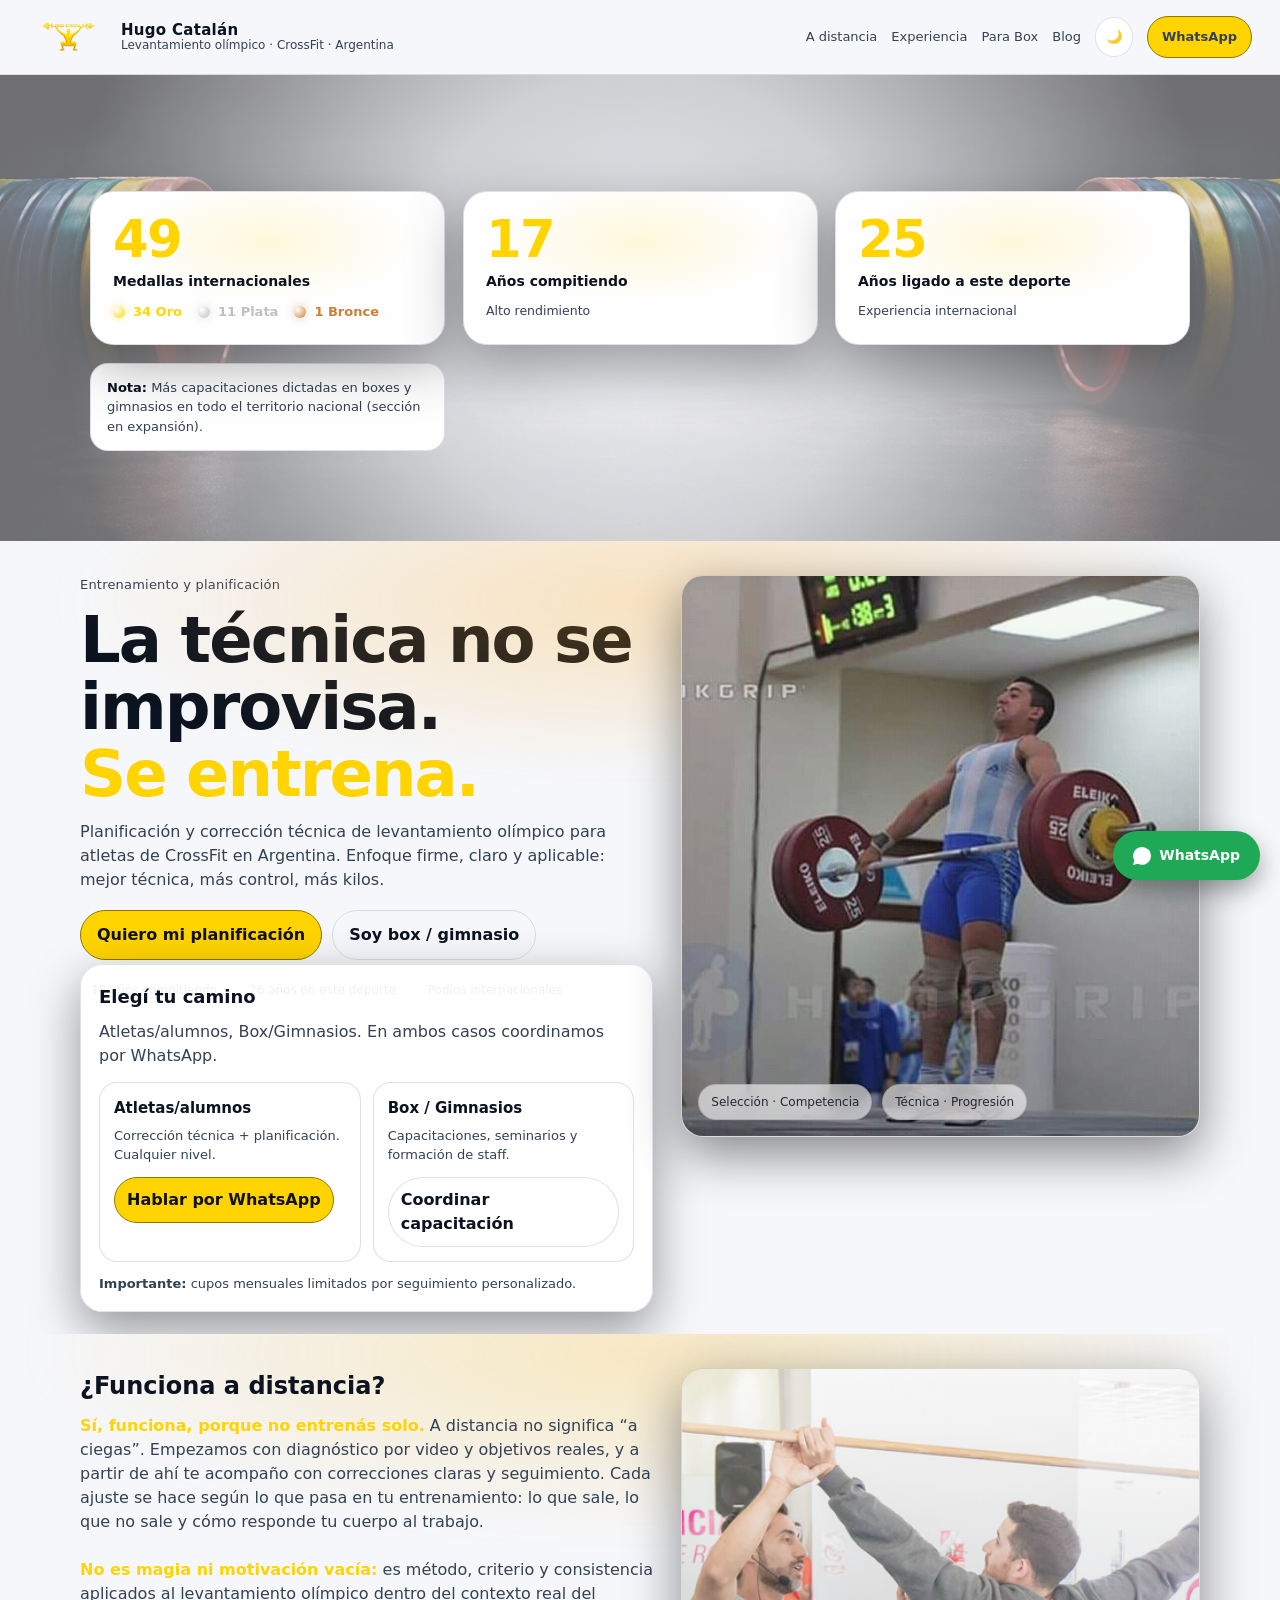
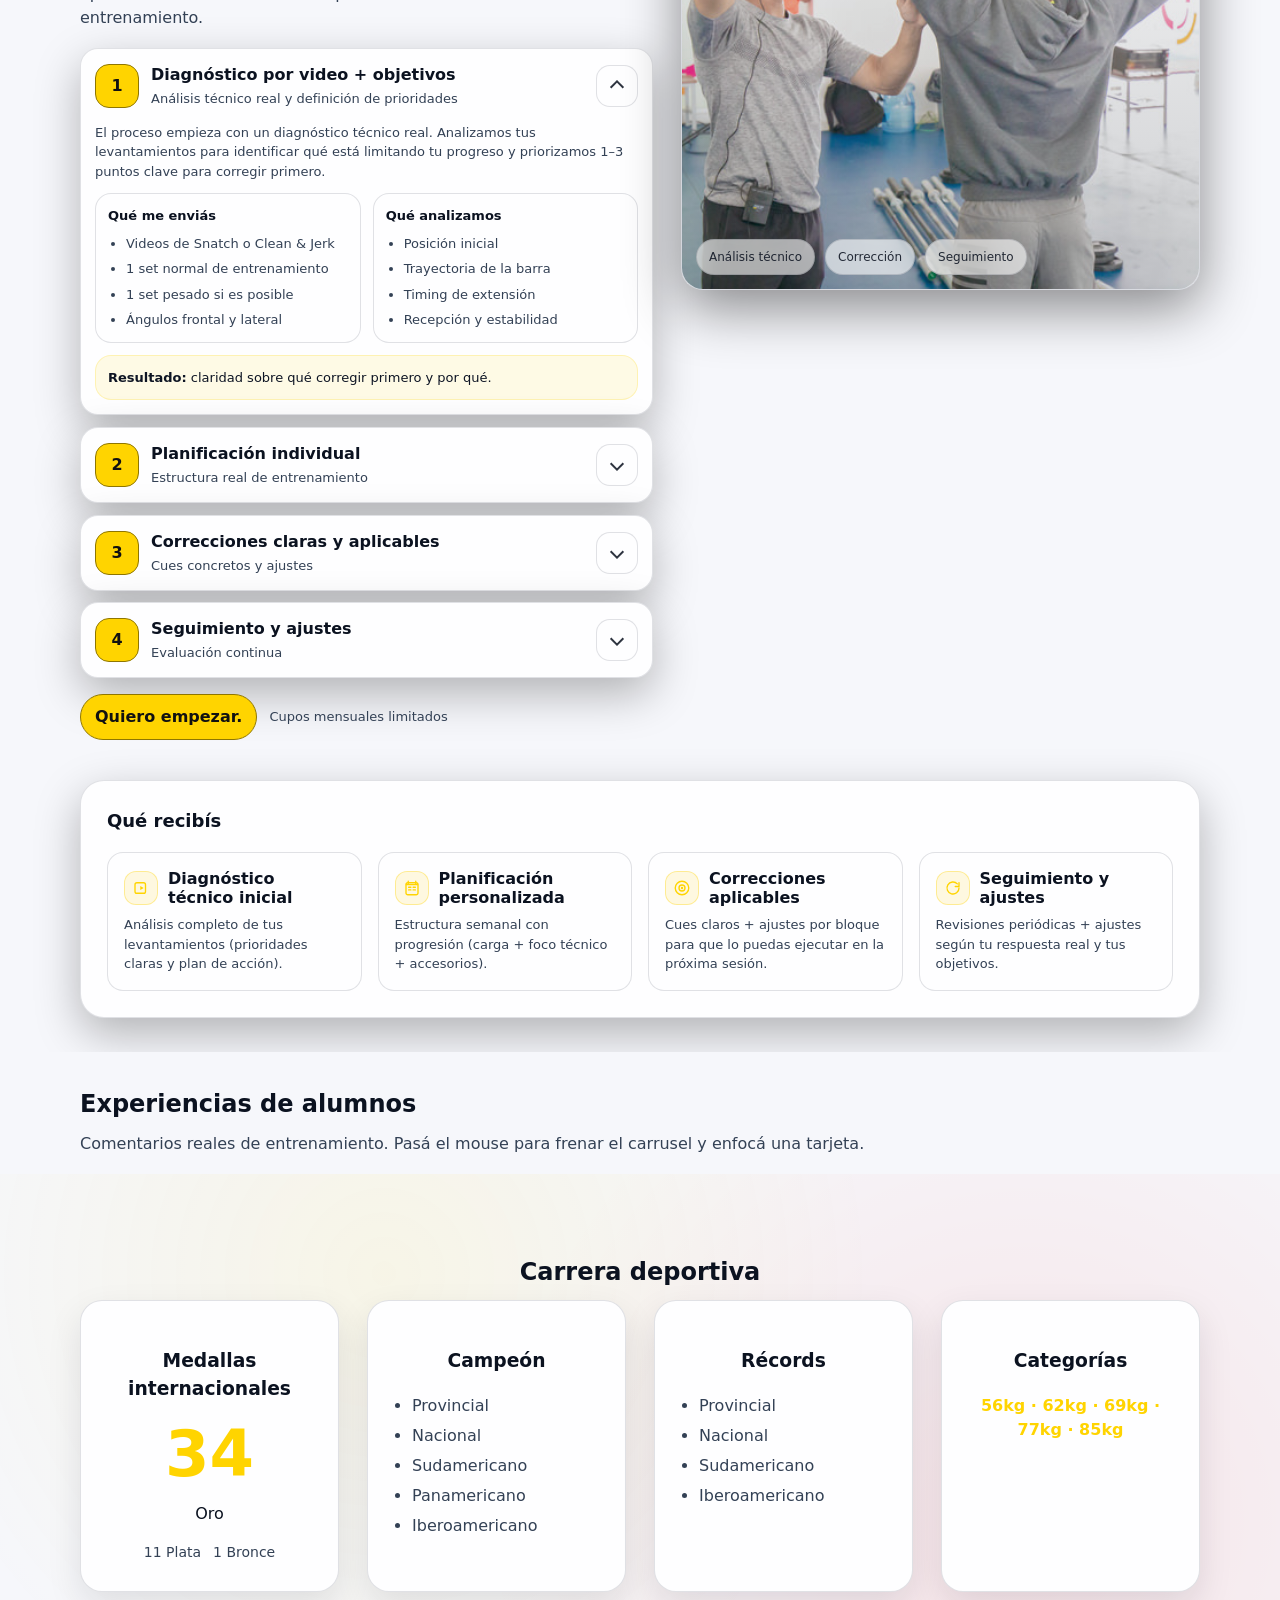
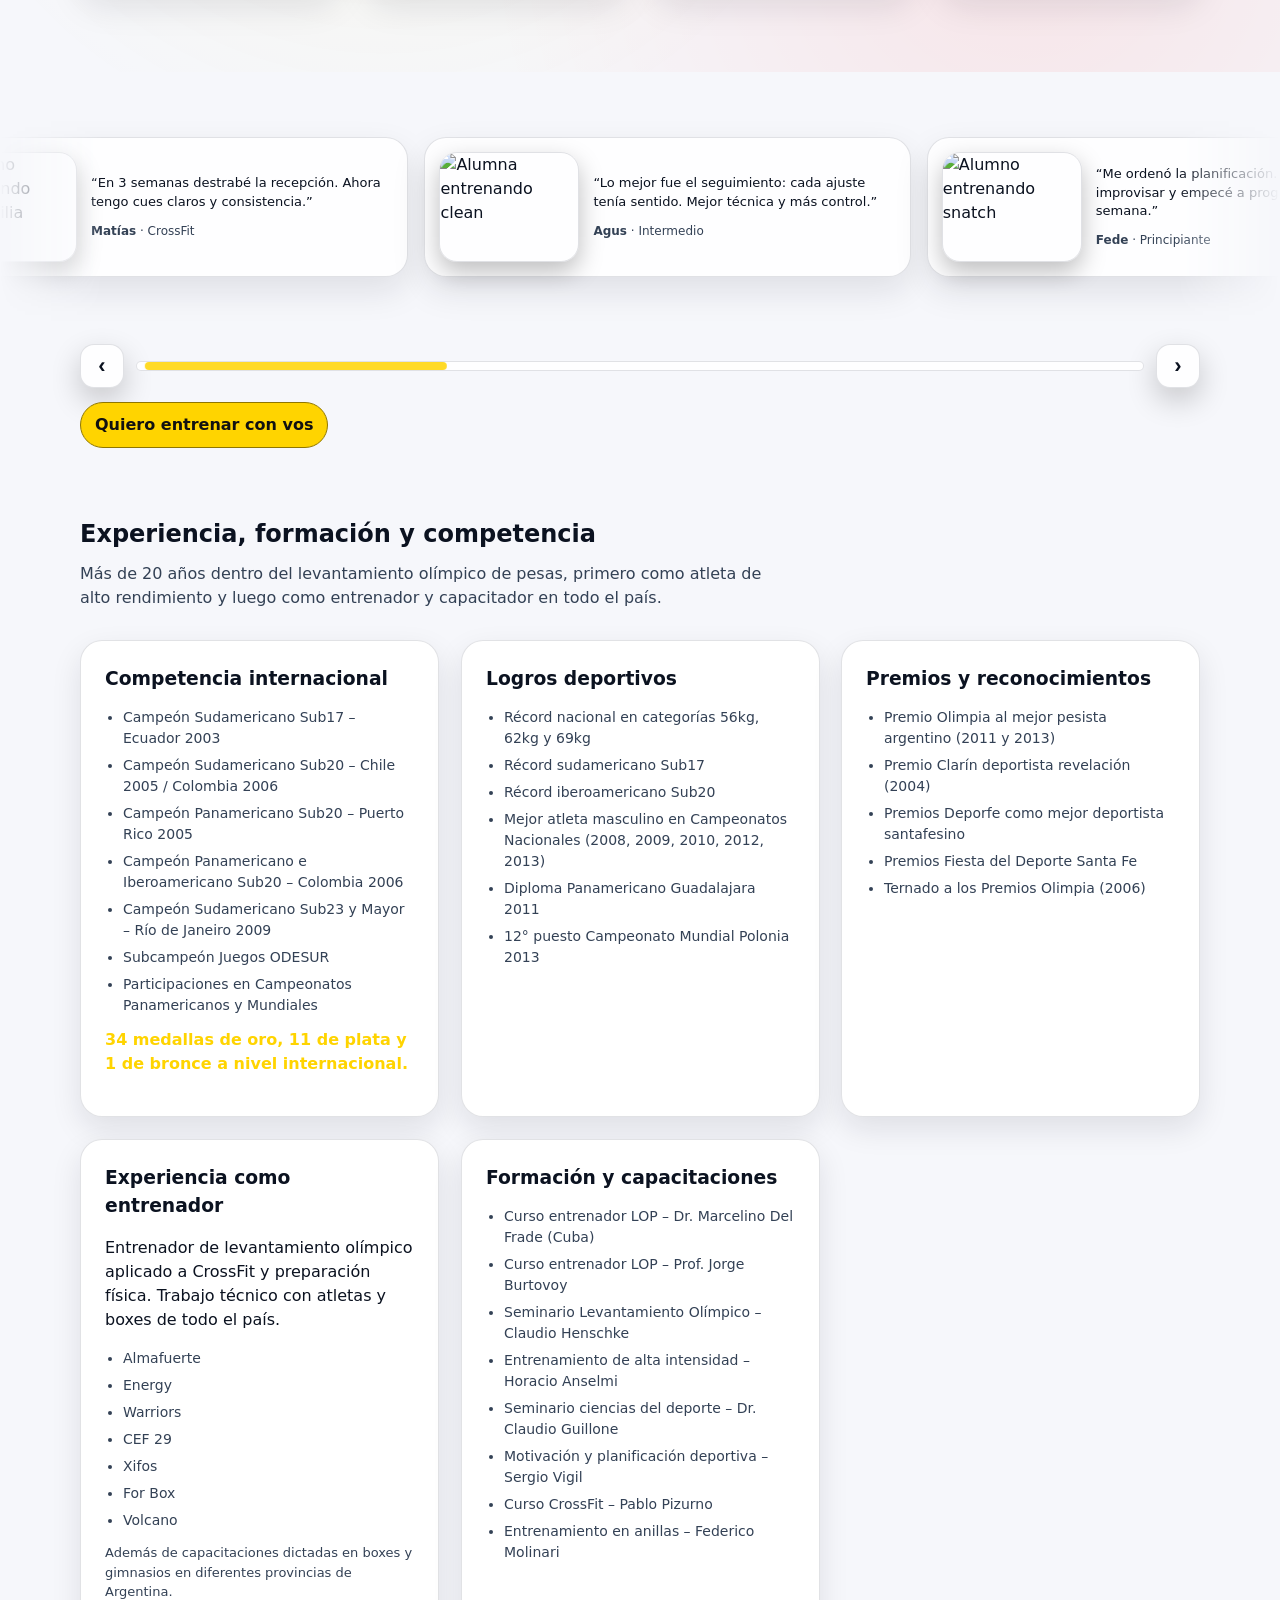
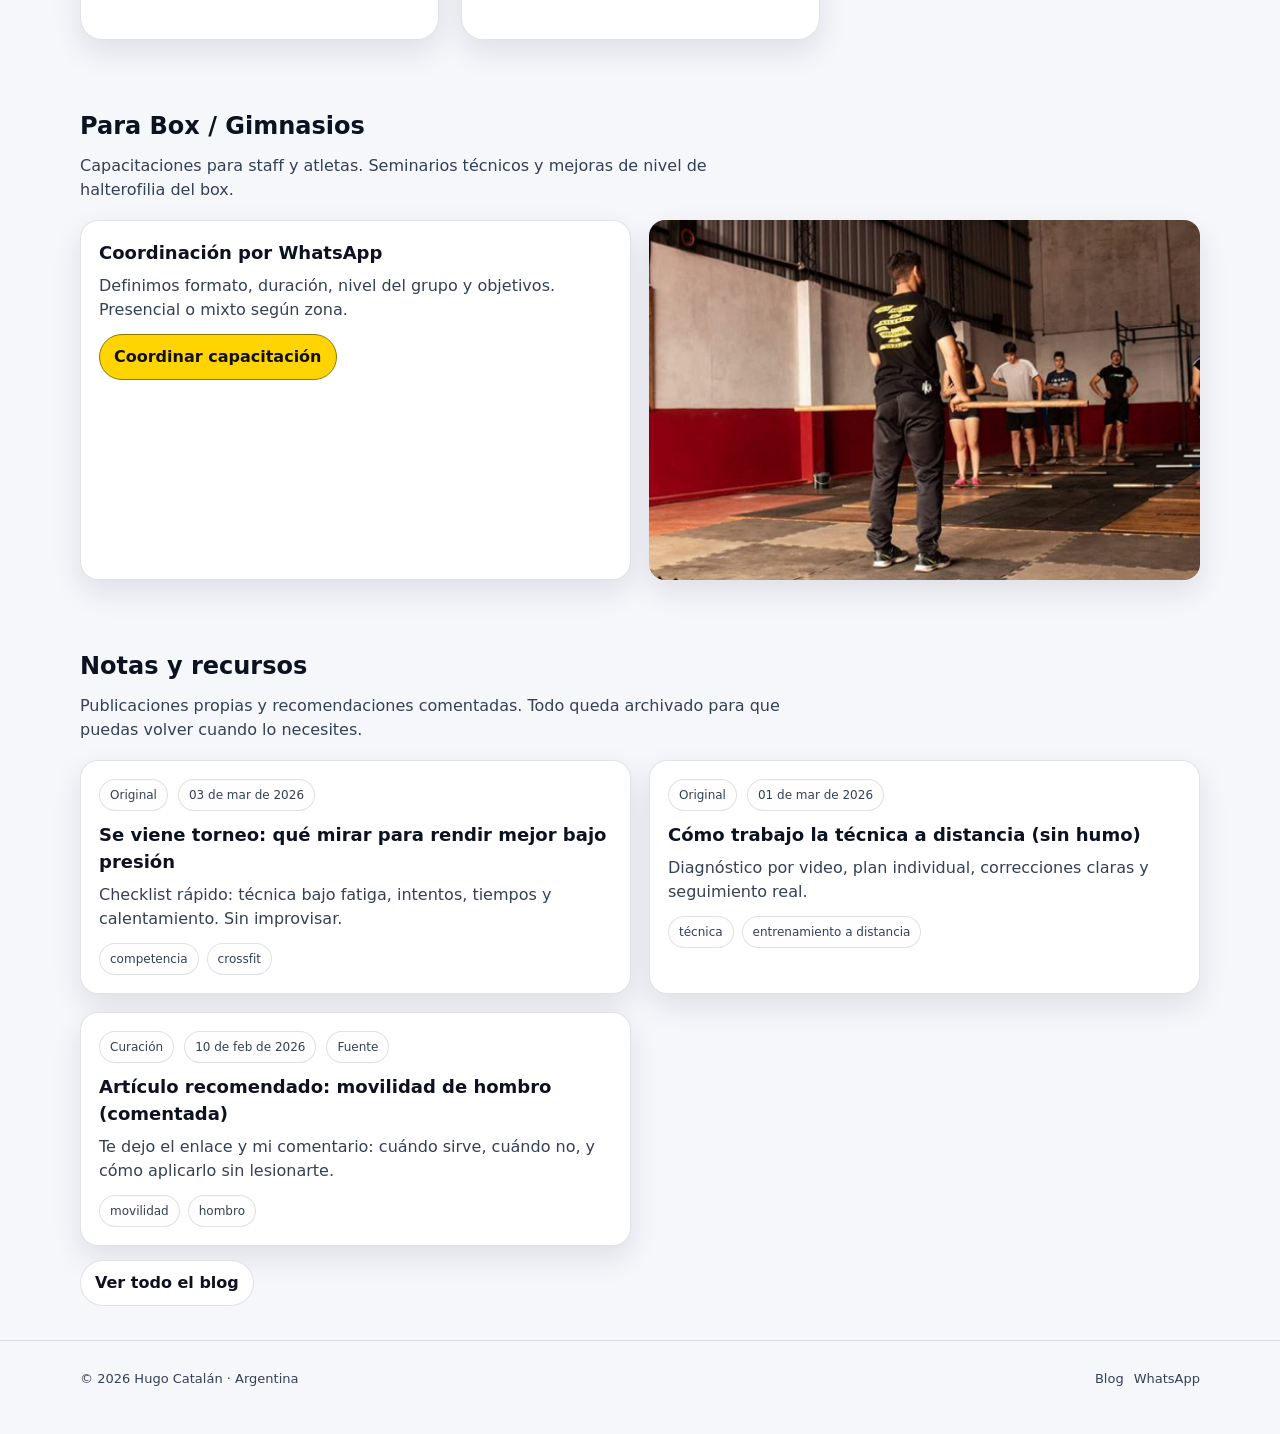
==== index.html @ f1b7a1a4 "Add files via upload" ====
<!doctype html>
<html lang="es">
<head>
  <meta charset="utf-8" />
  <meta name="viewport" content="width=device-width,initial-scale=1" />
  <title>Hugo Catalán | Planificación y técnica de levantamiento olímpico</title>
  <meta name="description" content="Planificación y corrección técnica de levantamiento olímpico para atletas de CrossFit en Argentina. Trabajo a distancia por WhatsApp." />
  <meta name="theme-color" content="#0b0d10" />
  <link rel="stylesheet" href="assets/css/styles.css" />
</head>

<body data-wa-phone="5493425661863">
  <!-- HEADER full width -->
  <header class="header">
    <div class="header-inner header-full">
      <a class="brand" href="index.html">
        <img src="assets/img/logoHugo2.png" alt="Logo Hugo Catalán" class="logo" />
        <div class="brand-text">
          <strong>Hugo Catalán</strong>
          <span>Levantamiento olímpico · CrossFit · Argentina</span>
        </div>
      </a>

      <nav class="nav" aria-label="Navegación">
               <a href="#distancia">A distancia</a>
        <a href="#autoridad">Experiencia</a>
        <a href="#box">Para Box</a>
        <a href="blog/index.html">Blog</a>
        <button id="themeToggle" class="btn theme-toggle" aria-label="Cambiar tema">🌙</button>
        <a class="btn btn-primary" data-wa="generic" href="#">WhatsApp</a>
      </nav>
    </div>
  </header>

  <main>
    <section class="authority">
  <div class="container authority-inner">

   

    <div class="authority-grid">

<article class="authority-card reveal">
  <div class="authority-kpi">
    <div class="authority-num" data-target="50">0</div>
    <div class="authority-label">Medallas internacionales</div>
  </div>

  <div class="authority-sub medals">
    <span class="medal gold">34 Oro</span>
    <span class="medal silver">11 Plata</span>
    <span class="medal bronze">1 Bronce</span>
  </div>
</article>

<article class="authority-card reveal">
  <div class="authority-kpi">
    <div class="authority-num" data-target="18">0</div>
    <div class="authority-label">Años compitiendo</div>
  </div>
  <div class="authority-sub">Alto rendimiento</div>
</article>

<article class="authority-card reveal">
  <div class="authority-kpi">
    <div class="authority-num" data-target="26">0</div>
    <div class="authority-label">Años ligado a este deporte</div>
  </div>
  <div class="authority-sub">Experiencia internacional</div>
</article>

    <div class="authority-note">
      <strong>Nota:</strong> Más capacitaciones dictadas en boxes y gimnasios en todo el territorio nacional (sección en expansión).
    </div>

  </div>
</section>
    <!-- HERO premium -->
    <section class="hero hero-premium">
      <div class="container hero-grid hero-grid-premium">
        <!-- Left -->
        <div class="hero-left">
          <div class="kicker">Entrenamiento y planificación</div>

          <h1 class="h1 h1-premium">
            La técnica no se improvisa.<br />
            <span class="h1-accent">Se entrena.</span>
          </h1>

          <p class="sub sub-premium">
            Planificación y corrección técnica de levantamiento olímpico para atletas de CrossFit en Argentina.
            Enfoque firme, claro y aplicable: mejor técnica, más control, más kilos.
          </p>

          <div class="hero-actions hero-actions-premium">
            <a class="btn btn-primary" data-wa="athlete" href="#">Quiero mi planificación</a>
            <a class="btn btn-ghost" href="#box">Soy box / gimnasio</a>
          </div>

          <div class="hero-badges">
            <span class="badge">18 años compitiendo</span>
            <span class="badge">26 años en este deporte</span>
            <span class="badge">Podios internacionales</span>
          </div>

          <!-- Card -->
          <aside class="hero-card hero-card-premium">
            <div class="hero-card-head">
              <h3>Elegí tu camino</h3>
            
            </div>

            <p class="hero-card-text">
              Atletas/alumnos, Box/Gimnasios. En ambos casos coordinamos por WhatsApp.
            </p>

            <div class="grid2 hero-card-grid">
              <div class="mini-card">
                <h4>Atletas/alumnos</h4>
                <p>Corrección técnica + planificación. Cualquier nivel.</p>
                <a class="btn btn-primary btn-small" data-wa="athlete" href="#">Hablar por WhatsApp</a>
              </div>

              <div class="mini-card">
                <h4>Box / Gimnasios</h4>
                <p>Capacitaciones, seminarios y formación de staff.</p>
                <a class="btn btn-small" data-wa="box" href="#">Coordinar capacitación</a>
              </div>
            </div>

            <div class="hero-card-foot">
              <strong>Importante:</strong> cupos mensuales limitados por seguimiento personalizado.
            </div>
          </aside>
        </div>

        <!-- Right -->
        <div class="hero-right">
          <div class="hero-media">
            <img
              src="assets/img/hugo-competencia.jpg"
              alt="Hugo Catalán en competencia de levantamiento olímpico"
              loading="eager"
              decoding="async"
            />
            <div class="hero-media-overlay"></div>

            <div class="hero-tags">
              <span class="tag">Selección · Competencia</span>
              <span class="tag">Técnica · Progresión</span>
            </div>
          </div>
        </div>
      </div>
    </section>

    <!-- DISTANCIA (ACCORDION PREMIUM) -->
    <section class="section distance-premium" id="distancia">
      <div class="container distance-grid">

        <!-- COLUMNA IZQUIERDA -->
        <div class="distance-left">
          <h2 class="distance-title reveal">¿Funciona a distancia?</h2>

<p class="lead distance-lead reveal">
  <strong>Sí, funciona, porque no entrenás solo.</strong>
  A distancia no significa “a ciegas”. Empezamos con diagnóstico por video y objetivos reales, y a partir de ahí te acompaño con correcciones claras y seguimiento. Cada ajuste se hace según lo que pasa en tu entrenamiento: lo que sale, lo que no sale y cómo responde tu cuerpo al trabajo.
  <br><br>
  <strong>No es magia ni motivación vacía:</strong> es método, criterio y consistencia aplicados al levantamiento olímpico dentro del contexto real del entrenamiento.
</p>
          <div class="distance-steps">
            <!-- PASO 1 -->
            <details class="step-acc reveal" open>
              <summary class="step-sum">
                <span class="step-num">1</span>

                <span class="step-title">
                  <strong>Diagnóstico por video + objetivos</strong>
                  <span class="step-sub">Análisis técnico real y definición de prioridades</span>
                </span>

                <span class="step-toggle" aria-hidden="true"></span>
              </summary>

              <div class="step-body">
                <p>
                  El proceso empieza con un diagnóstico técnico real.
                  Analizamos tus levantamientos para identificar qué está limitando tu progreso y
                  priorizamos 1–3 puntos clave para corregir primero.
                </p>

                <div class="step-points">
                  <div class="step-point">
                    <h4>Qué me enviás</h4>
                    <ul>
                      <li>Videos de Snatch o Clean &amp; Jerk</li>
                      <li>1 set normal de entrenamiento</li>
                      <li>1 set pesado si es posible</li>
                      <li>Ángulos frontal y lateral</li>
                    </ul>
                  </div>

                  <div class="step-point">
                    <h4>Qué analizamos</h4>
                    <ul>
                      <li>Posición inicial</li>
                      <li>Trayectoria de la barra</li>
                      <li>Timing de extensión</li>
                      <li>Recepción y estabilidad</li>
                    </ul>
                  </div>
                </div>

                <div class="step-callout">
                  <strong>Resultado:</strong> claridad sobre qué corregir primero y por qué.
                </div>
              </div>
            </details>

            <!-- PASO 2 -->
            <details class="step-acc reveal">
              <summary class="step-sum">
                <span class="step-num">2</span>
                <span class="step-title">
                  <strong>Planificación individual</strong>
                  <span class="step-sub">Estructura real de entrenamiento</span>
                </span>
                <span class="step-toggle" aria-hidden="true"></span>
              </summary>

              <div class="step-body">
                <p>
                  A partir del diagnóstico construimos una planificación adaptada a tu nivel, tus días reales y tu box.
                </p>
                <ul>
                  <li>Distribución semanal</li>
                  <li>Progresión de carga</li>
                  <li>Bloques técnicos específicos</li>
                  <li>Accesorios y correctivos</li>
                </ul>
              </div>
            </details>

            <!-- PASO 3 -->
            <details class="step-acc reveal">
              <summary class="step-sum">
                <span class="step-num">3</span>
                <span class="step-title">
                  <strong>Correcciones claras y aplicables</strong>
                  <span class="step-sub">Cues concretos y ajustes</span>
                </span>
                <span class="step-toggle" aria-hidden="true"></span>
              </summary>

              <div class="step-body">
                <p>
                  Te marco pocos puntos clave para que realmente los puedas aplicar en la siguiente sesión.
                </p>
                <ul>
                  <li>Cues técnicos simples</li>
                  <li>Ajustes por bloque</li>
                  <li>Ejercicios correctivos</li>
                </ul>
              </div>
            </details>

            <!-- PASO 4 -->
            <details class="step-acc reveal">
              <summary class="step-sum">
                <span class="step-num">4</span>
                <span class="step-title">
                  <strong>Seguimiento y ajustes</strong>
                  <span class="step-sub">Evaluación continua</span>
                </span>
                <span class="step-toggle" aria-hidden="true"></span>
              </summary>

              <div class="step-body">
                <p>
                  Revisamos tu respuesta real (videos + sensaciones) y ajustamos para seguir progresando sin improvisar.
                </p>
                <ul>
                  <li>Revisión periódica de videos</li>
                  <li>Ajuste de cargas y técnica</li>
                  <li>Progresión según respuesta</li>
                </ul>
              </div>
            </details>
          </div>

          <div class="distance-cta reveal">
            <a class="btn btn-primary" data-wa="athlete" href="#">Quiero empezar.</a>
            <span class="distance-note">Cupos mensuales limitados</span>
          </div>
        </div>

        <!-- COLUMNA DERECHA -->
        <div class="distance-right">
          <div class="distance-media reveal">
            <img
              src="assets/img/hugo-analizando-video.jpg"
              alt="Análisis técnico de levantamiento olímpico"
              loading="lazy"
              decoding="async"
            />
            <div class="distance-overlay"></div>

            <div class="distance-badges">
              <span class="tag">Análisis técnico</span>
              <span class="tag">Corrección</span>
              <span class="tag">Seguimiento</span>
            </div>
          </div>

          
        </div>

      </div>
    <div class="container distance-includes-wide reveal">
  <h3>Qué recibís</h3>

  <div class="distance-includes-grid">

    <div class="include-card">
      <div class="include-head">
        <span class="include-ico" aria-hidden="true">
          <!-- video / análisis -->
          <svg viewBox="0 0 24 24" fill="none">
            <path d="M4 7.5A2.5 2.5 0 0 1 6.5 5h9A2.5 2.5 0 0 1 18 7.5v9A2.5 2.5 0 0 1 15.5 19h-9A2.5 2.5 0 0 1 4 16.5v-9Z" stroke="currentColor" stroke-width="1.8"/>
            <path d="M11 9.2v5.6l4.6-2.8L11 9.2Z" fill="currentColor"/>
          </svg>
        </span>
        <strong>Diagnóstico técnico inicial</strong>
      </div>
      <p>Análisis completo de tus levantamientos (prioridades claras y plan de acción).</p>
    </div>

    <div class="include-card">
      <div class="include-head">
        <span class="include-ico" aria-hidden="true">
          <!-- plan / calendario -->
          <svg viewBox="0 0 24 24" fill="none">
            <path d="M7 3v3M17 3v3" stroke="currentColor" stroke-width="1.8" stroke-linecap="round"/>
            <path d="M4.5 7.5h15" stroke="currentColor" stroke-width="1.8" stroke-linecap="round"/>
            <path d="M6.5 5h11A2.5 2.5 0 0 1 20 7.5v11A2.5 2.5 0 0 1 17.5 21h-11A2.5 2.5 0 0 1 4 18.5v-11A2.5 2.5 0 0 1 6.5 5Z" stroke="currentColor" stroke-width="1.8"/>
            <path d="M7.5 11h3M7.5 14.5h3M13.5 11h3M13.5 14.5h3" stroke="currentColor" stroke-width="1.8" stroke-linecap="round"/>
          </svg>
        </span>
        <strong>Planificación personalizada</strong>
      </div>
      <p>Estructura semanal con progresión (carga + foco técnico + accesorios).</p>
    </div>

    <div class="include-card">
      <div class="include-head">
        <span class="include-ico" aria-hidden="true">
          <!-- corrección / target -->
          <svg viewBox="0 0 24 24" fill="none">
            <path d="M12 21a9 9 0 1 1 0-18 9 9 0 0 1 0 18Z" stroke="currentColor" stroke-width="1.8"/>
            <path d="M12 16a4 4 0 1 1 0-8 4 4 0 0 1 0 8Z" stroke="currentColor" stroke-width="1.8"/>
            <path d="M12 12h.01" stroke="currentColor" stroke-width="3.2" stroke-linecap="round"/>
          </svg>
        </span>
        <strong>Correcciones aplicables</strong>
      </div>
      <p>Cues claros + ajustes por bloque para que lo puedas ejecutar en la próxima sesión.</p>
    </div>

    <div class="include-card">
      <div class="include-head">
        <span class="include-ico" aria-hidden="true">
          <!-- seguimiento / refresh -->
          <svg viewBox="0 0 24 24" fill="none">
            <path d="M20 12a8 8 0 1 1-2.2-5.5" stroke="currentColor" stroke-width="1.8" stroke-linecap="round"/>
            <path d="M20 5v5h-5" stroke="currentColor" stroke-width="1.8" stroke-linecap="round" stroke-linejoin="round"/>
          </svg>
        </span>
        <strong>Seguimiento y ajustes</strong>
      </div>
      <p>Revisiones periódicas + ajustes según tu respuesta real y tus objetivos.</p>
    </div>

  </div>
</div>
    </section>
     <!-- SECCION EXPERIENCIAS DE -->
<section class="section testimonials" id="experiencias">
  <div class="container">
    <h2 class="reveal">Experiencias de alumnos</h2>
    <p class="lead reveal">
      Comentarios reales de entrenamiento. Pasá el mouse para frenar el carrusel y enfocá una tarjeta.
    </p>
  </div>


<section class="section career" id="carrera">

  <div class="career-bg"></div>

  <div class="container career-inner">

    <h2 class="career-title">Carrera deportiva</h2>

    <div class="career-grid">

      <div class="career-card">
        <h3>Medallas internacionales</h3>
        <div class="career-number">34</div>
        <p>Oro</p>

        <div class="career-sub">
          <span>11 Plata</span>
          <span>1 Bronce</span>
        </div>
      </div>

      <div class="career-card">
        <h3>Campeón</h3>

        <ul>
          <li>Provincial</li>
          <li>Nacional</li>
          <li>Sudamericano</li>
          <li>Panamericano</li>
          <li>Iberoamericano</li>
        </ul>
      </div>

      <div class="career-card">
        <h3>Récords</h3>

        <ul>
          <li>Provincial</li>
          <li>Nacional</li>
          <li>Sudamericano</li>
          <li>Iberoamericano</li>
        </ul>
      </div>

      <div class="career-card">
        <h3>Categorías</h3>

        <p class="career-cats">
          56kg · 62kg · 69kg · 77kg · 85kg
        </p>
      </div>

    </div>

  </div>

</section>
  <div class="carousel reveal" aria-label="Carrusel de experiencias">
    <div class="carousel-viewport" tabindex="-1">
      <div class="carousel-track">
        <!-- SET A -->
        <article class="tcard" tabindex="0">
          <div class="timg">
            <img src="assets/img/testimonials/alumno-01.jpg" alt="Alumno entrenando halterofilia" loading="lazy" />
          </div>
          <div class="tcontent">
            <p class="ttext">“En 3 semanas destrabé la recepción. Ahora tengo cues claros y consistencia.”</p>
            <div class="tmeta"><strong>Matías</strong><span> · CrossFit</span></div>
          </div>
        </article>

        <article class="tcard" tabindex="0">
          <div class="timg">
            <img src="assets/img/testimonials/alumno-02.jpg" alt="Alumna entrenando clean" loading="lazy" />
          </div>
          <div class="tcontent">
            <p class="ttext">“Lo mejor fue el seguimiento: cada ajuste tenía sentido. Mejor técnica y más control.”</p>
            <div class="tmeta"><strong>Agus</strong><span> · Intermedio</span></div>
          </div>
        </article>

        <article class="tcard" tabindex="0">
          <div class="timg">
            <img src="assets/img/testimonials/alumno-03.jpg" alt="Alumno entrenando snatch" loading="lazy" />
          </div>
          <div class="tcontent">
            <p class="ttext">“Me ordenó la planificación. Dejé de improvisar y empecé a progresar semana a semana.”</p>
            <div class="tmeta"><strong>Fede</strong><span> · Principiante</span></div>
          </div>
        </article>

        <article class="tcard" tabindex="0">
          <div class="timg">
            <img src="assets/img/testimonials/alumno-04.jpg" alt="Entrenamiento técnico con barra" loading="lazy" />
          </div>
          <div class="tcontent">
            <p class="ttext">“Las correcciones son simples y aplicables. Cambiamos poco, pero lo importante.”</p>
            <div class="tmeta"><strong>Lucía</strong><span> · CrossFit</span></div>
          </div>
        </article>

        <article class="tcard" tabindex="0">
          <div class="timg">
            <img src="assets/img/testimonials/alumno-05.jpg" alt="Alumno realizando jerk" loading="lazy" />
          </div>
          <div class="tcontent">
            <p class="ttext">“A distancia no me sentí solo: mandaba videos y tenía respuesta con criterio.”</p>
            <div class="tmeta"><strong>Nico</strong><span> · Avanzado</span></div>
          </div>
        </article>

        <article class="tcard" tabindex="0">
          <div class="timg">
            <img src="assets/img/testimonials/alumno-06.jpg" alt="Alumna entrenando técnica" loading="lazy" />
          </div>
          <div class="tcontent">
            <p class="ttext">“Mejoré estabilidad y timing. Se nota que hay método atrás.”</p>
            <div class="tmeta"><strong>Carla</strong><span> · Competidora</span></div>
          </div>
        </article>

        <!-- SET B (duplicado para loop infinito) -->
        <article class="tcard" tabindex="0" aria-hidden="true">
          <div class="timg"><img src="assets/img/testimonials/alumno-01.jpg" alt="" loading="lazy" /></div>
          <div class="tcontent"><p class="ttext">“En 3 semanas destrabé la recepción. Ahora tengo cues claros y consistencia.”</p><div class="tmeta"><strong>Matías</strong><span> · CrossFit</span></div></div>
        </article>

        <article class="tcard" tabindex="0" aria-hidden="true">
          <div class="timg"><img src="assets/img/testimonials/alumno-02.jpg" alt="" loading="lazy" /></div>
          <div class="tcontent"><p class="ttext">“Lo mejor fue el seguimiento: cada ajuste tenía sentido. Mejor técnica y más control.”</p><div class="tmeta"><strong>Agus</strong><span> · Intermedio</span></div></div>
        </article>

        <article class="tcard" tabindex="0" aria-hidden="true">
          <div class="timg"><img src="assets/img/testimonials/alumno-03.jpg" alt="" loading="lazy" /></div>
          <div class="tcontent"><p class="ttext">“Me ordenó la planificación. Dejé de improvisar y empecé a progresar semana a semana.”</p><div class="tmeta"><strong>Fede</strong><span> · Principiante</span></div></div>
        </article>

        <article class="tcard" tabindex="0" aria-hidden="true">
          <div class="timg"><img src="assets/img/testimonials/alumno-04.jpg" alt="" loading="lazy" /></div>
          <div class="tcontent"><p class="ttext">“Las correcciones son simples y aplicables. Cambiamos poco, pero lo importante.”</p><div class="tmeta"><strong>Lucía</strong><span> · CrossFit</span></div></div>
        </article>

        <article class="tcard" tabindex="0" aria-hidden="true">
          <div class="timg"><img src="assets/img/testimonials/alumno-05.jpg" alt="" loading="lazy" /></div>
          <div class="tcontent"><p class="ttext">“A distancia no me sentí solo: mandaba videos y tenía respuesta con criterio.”</p><div class="tmeta"><strong>Nico</strong><span> · Avanzado</span></div></div>
        </article>

        <article class="tcard" tabindex="0" aria-hidden="true">
          <div class="timg"><img src="assets/img/testimonials/alumno-06.jpg" alt="" loading="lazy" /></div>
          <div class="tcontent"><p class="ttext">“Mejoré estabilidad y timing. Se nota que hay método atrás.”</p><div class="tmeta"><strong>Carla</strong><span> · Competidora</span></div></div>
        </article>
      </div>
    </div>

    <!-- CONTROLES -->
    <div class="carousel-ui" aria-label="Controles del carrusel">
      <button class="car-btn" type="button" data-car="prev" aria-label="Anterior">‹</button>

      <div class="car-progress" aria-hidden="true">
        <div class="car-progress-bar" id="carProgress"></div>
      </div>

      <button class="car-btn" type="button" data-car="next" aria-label="Siguiente">›</button>
    </div>
  </div>

  <div class="container" style="margin-top:14px;">
    <a class="btn btn-primary reveal" data-wa="athlete" href="#">Quiero entrenar con vos</a>
  </div>
</section>



    <!-- EXPERIENCIA -->
<section class="section experience" id="experiencia">
  <div class="container">

    <h2 class="reveal">Experiencia, formación y competencia</h2>
    <p class="lead reveal">
      Más de 20 años dentro del levantamiento olímpico de pesas, primero como atleta de alto rendimiento y luego como entrenador y capacitador en todo el país.
    </p>

    <div class="experience-grid">

      <!-- COMPETENCIA -->
      <div class="exp-card reveal">
        <h3>Competencia internacional</h3>

        <ul>
          <li>Campeón Sudamericano Sub17 – Ecuador 2003</li>
          <li>Campeón Sudamericano Sub20 – Chile 2005 / Colombia 2006</li>
          <li>Campeón Panamericano Sub20 – Puerto Rico 2005</li>
          <li>Campeón Panamericano e Iberoamericano Sub20 – Colombia 2006</li>
          <li>Campeón Sudamericano Sub23 y Mayor – Río de Janeiro 2009</li>
          <li>Subcampeón Juegos ODESUR</li>
          <li>Participaciones en Campeonatos Panamericanos y Mundiales</li>
        </ul>

        <p class="exp-highlight">
          34 medallas de oro, 11 de plata y 1 de bronce a nivel internacional.
        </p>
      </div>


      <!-- RECORDS Y LOGROS -->
      <div class="exp-card reveal">
        <h3>Logros deportivos</h3>

        <ul>
          <li>Récord nacional en categorías 56kg, 62kg y 69kg</li>
          <li>Récord sudamericano Sub17</li>
          <li>Récord iberoamericano Sub20</li>
          <li>Mejor atleta masculino en Campeonatos Nacionales (2008, 2009, 2010, 2012, 2013)</li>
          <li>Diploma Panamericano Guadalajara 2011</li>
          <li>12° puesto Campeonato Mundial Polonia 2013</li>
        </ul>
      </div>


      <!-- PREMIOS -->
      <div class="exp-card reveal">
        <h3>Premios y reconocimientos</h3>

        <ul>
          <li>Premio Olimpia al mejor pesista argentino (2011 y 2013)</li>
          <li>Premio Clarín deportista revelación (2004)</li>
          <li>Premios Deporfe como mejor deportista santafesino</li>
          <li>Premios Fiesta del Deporte Santa Fe</li>
          <li>Ternado a los Premios Olimpia (2006)</li>
        </ul>
      </div>


      <!-- EXPERIENCIA ENTRENADOR -->
      <div class="exp-card reveal">
        <h3>Experiencia como entrenador</h3>

        <p>
          Entrenador de levantamiento olímpico aplicado a CrossFit y preparación física.
          Trabajo técnico con atletas y boxes de todo el país.
        </p>

        <ul>
          <li>Almafuerte</li>
          <li>Energy</li>
          <li>Warriors</li>
          <li>CEF 29</li>
          <li>Xifos</li>
          <li>For Box</li>
          <li>Volcano</li>
        </ul>

        <p class="exp-note">
          Además de capacitaciones dictadas en boxes y gimnasios en diferentes provincias de Argentina.
        </p>
      </div>


      <!-- FORMACIÓN -->
      <div class="exp-card reveal">
        <h3>Formación y capacitaciones</h3>

        <ul>
          <li>Curso entrenador LOP – Dr. Marcelino Del Frade (Cuba)</li>
          <li>Curso entrenador LOP – Prof. Jorge Burtovoy</li>
          <li>Seminario Levantamiento Olímpico – Claudio Henschke</li>
          <li>Entrenamiento de alta intensidad – Horacio Anselmi</li>
          <li>Seminario ciencias del deporte – Dr. Claudio Guillone</li>
          <li>Motivación y planificación deportiva – Sergio Vigil</li>
          <li>Curso CrossFit – Pablo Pizurno</li>
          <li>Entrenamiento en anillas – Federico Molinari</li>
        </ul>

      </div>

    </div>
  </div>
</section>
    <!-- BOX -->
    <section class="section" id="box">
      <div class="container">
        <h2 class="reveal">Para Box / Gimnasios</h2>
        <p class="lead reveal">Capacitaciones para staff y atletas. Seminarios técnicos y mejoras de nivel de halterofilia del box.</p>

        <div class="grid2">
          <div class="card reveal">
            <h3>Coordinación por WhatsApp</h3>
            <p>Definimos formato, duración, nivel del grupo y objetivos. Presencial o mixto según zona.</p>
            <div style="margin-top:12px;">
              <a class="btn btn-primary" data-wa="box" href="#">Coordinar capacitación</a>
            </div>
          </div>

          <div class="section-media reveal">
            <img
              src="assets/img/hugo-coaching.jpg"
              alt="Hugo Catalán entrenando y corrigiendo técnica"
              loading="lazy"
              decoding="async"
            />
          </div>
        </div>
      </div>
    </section>

    <!-- BLOG -->
    <section class="section" id="blog">
      <div class="container">
        <h2 class="reveal">Notas y recursos</h2>
        <p class="lead reveal">Publicaciones propias y recomendaciones comentadas. Todo queda archivado para que puedas volver cuando lo necesites.</p>

        <div id="blogList" data-per-page="3" class="reveal"></div>

        <div style="margin-top:14px;" class="reveal">
          <a class="btn" href="blog/index.html">Ver todo el blog</a>
        </div>
      </div>
    </section>
  </main>

  <!-- WhatsApp float -->
  <a class="whatsapp-float" href="#" data-wa="generic">
  
  <svg width="18" height="18" viewBox="0 0 24 24" fill="currentColor">
    <path d="M20.52 3.48A11.86 11.86 0 0012.04 0C5.5 0 .19 5.31.19 11.85c0 2.09.55 4.12 1.6 5.91L0 24l6.43-1.68a11.84 11.84 0 005.61 1.43h.01c6.54 0 11.85-5.31 11.85-11.85 0-3.17-1.23-6.15-3.38-8.42z"/>
  </svg>

  WhatsApp

</a>
  <footer class="footer">
    <div class="container" style="display:flex; justify-content:space-between; gap:12px; flex-wrap:wrap;">
      <div>© <span id="year"></span> Hugo Catalán · Argentina</div>
      <div style="display:flex; gap:10px;">
        <a href="blog/index.html">Blog</a>
        <a data-wa="generic" href="#">WhatsApp</a>
      </div>
    </div>
  </footer>

  <script src="assets/js/app.js"></script>
  <script>document.getElementById("year").textContent = new Date().getFullYear();</script>
</body>
</html>
---- assets/css/styles.css ----
@import url("00-tokens.css");
@import url("01-base.css");
@import url("02-layout.css");
@import url("03-header.css");
@import url("04-buttons.css");

/* Componentes reutilizables */
@import url("06-cards-media-badges.css");
@import url("07-animations.css");

/* Secciones base */
@import url("05-sections.css");
@import url("08-footer-whatsapp.css");

/* Secciones premium */
@import url("10-hero-premium.css");
@import url("20-distance-premium.css");
@import url("21-accordion.css");
@import url("22-includes-wide.css");
@import url("23-includes-icons.css");
@import url("30-testimonials-carousel.css");
@import url("40-career.css");
@import url("41-authority.css");

/* Responsive al final (overrides globales) */
@import url("99-responsive.css");
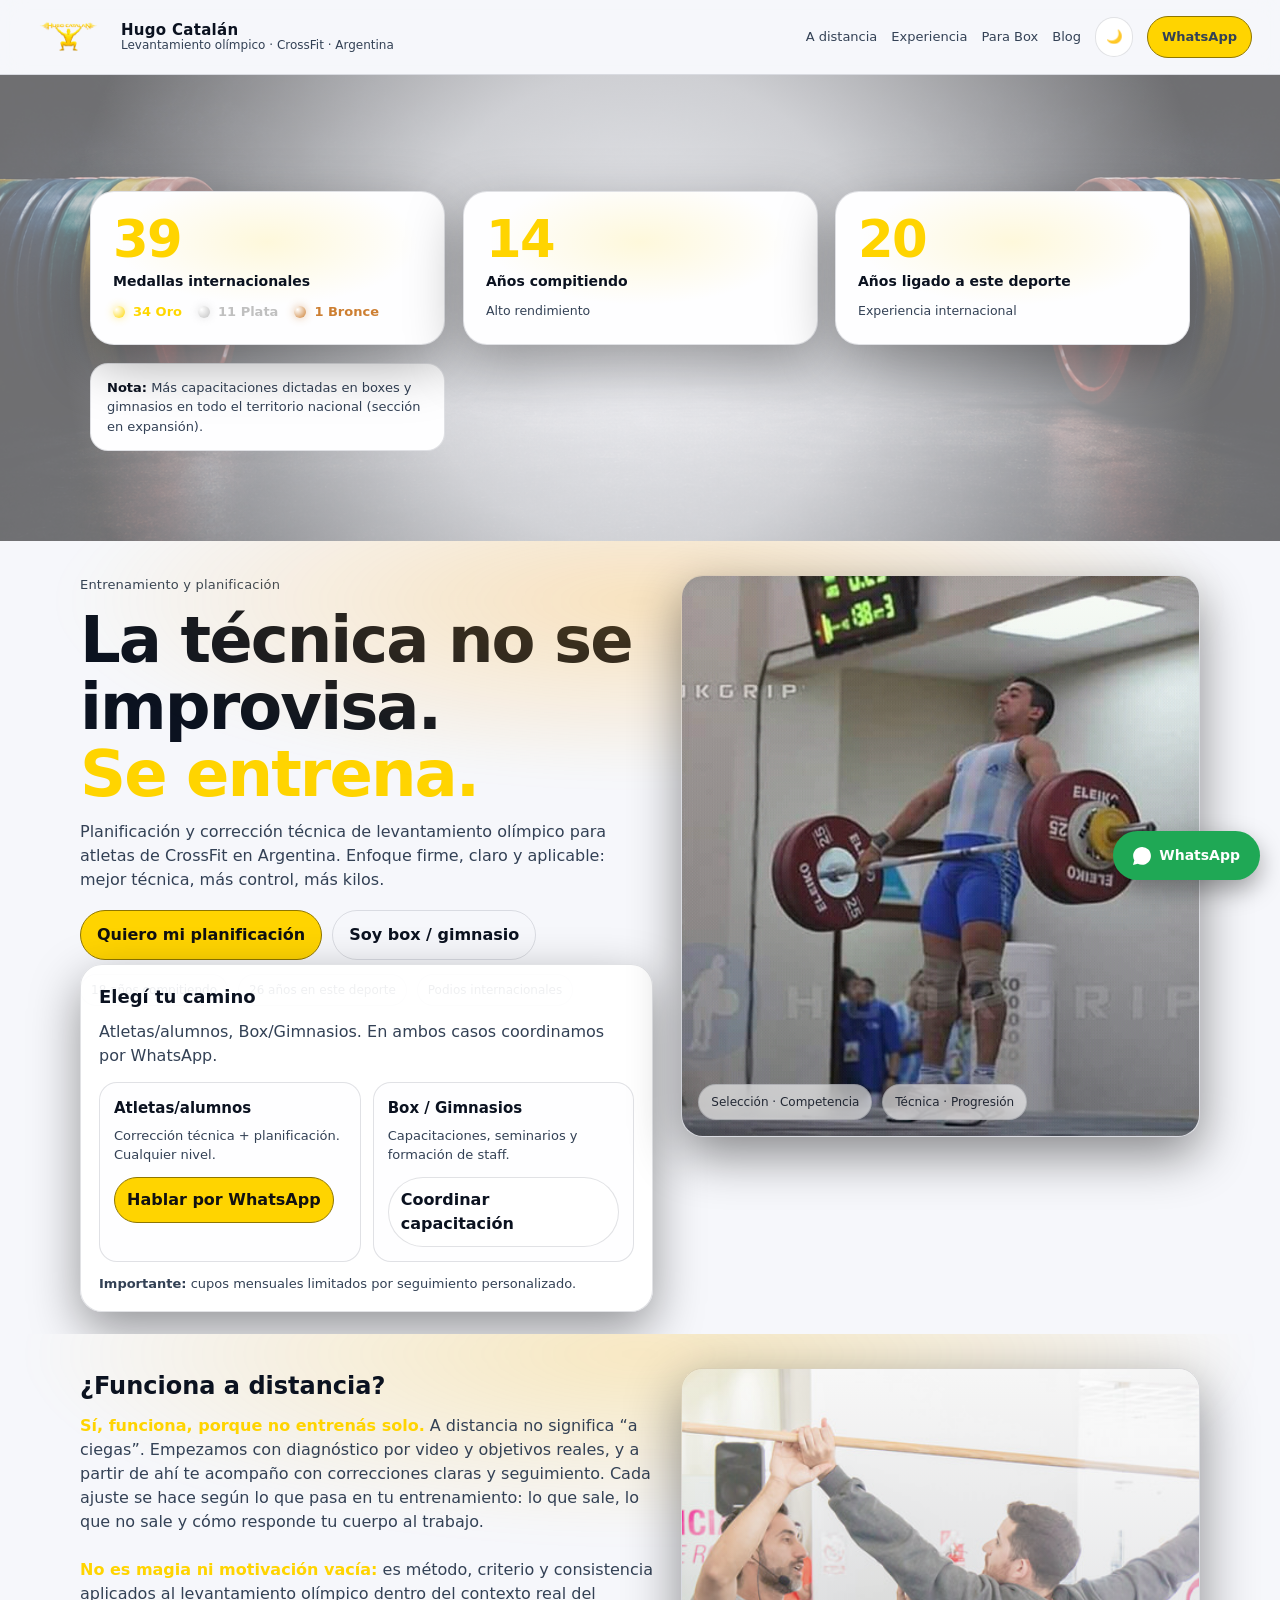
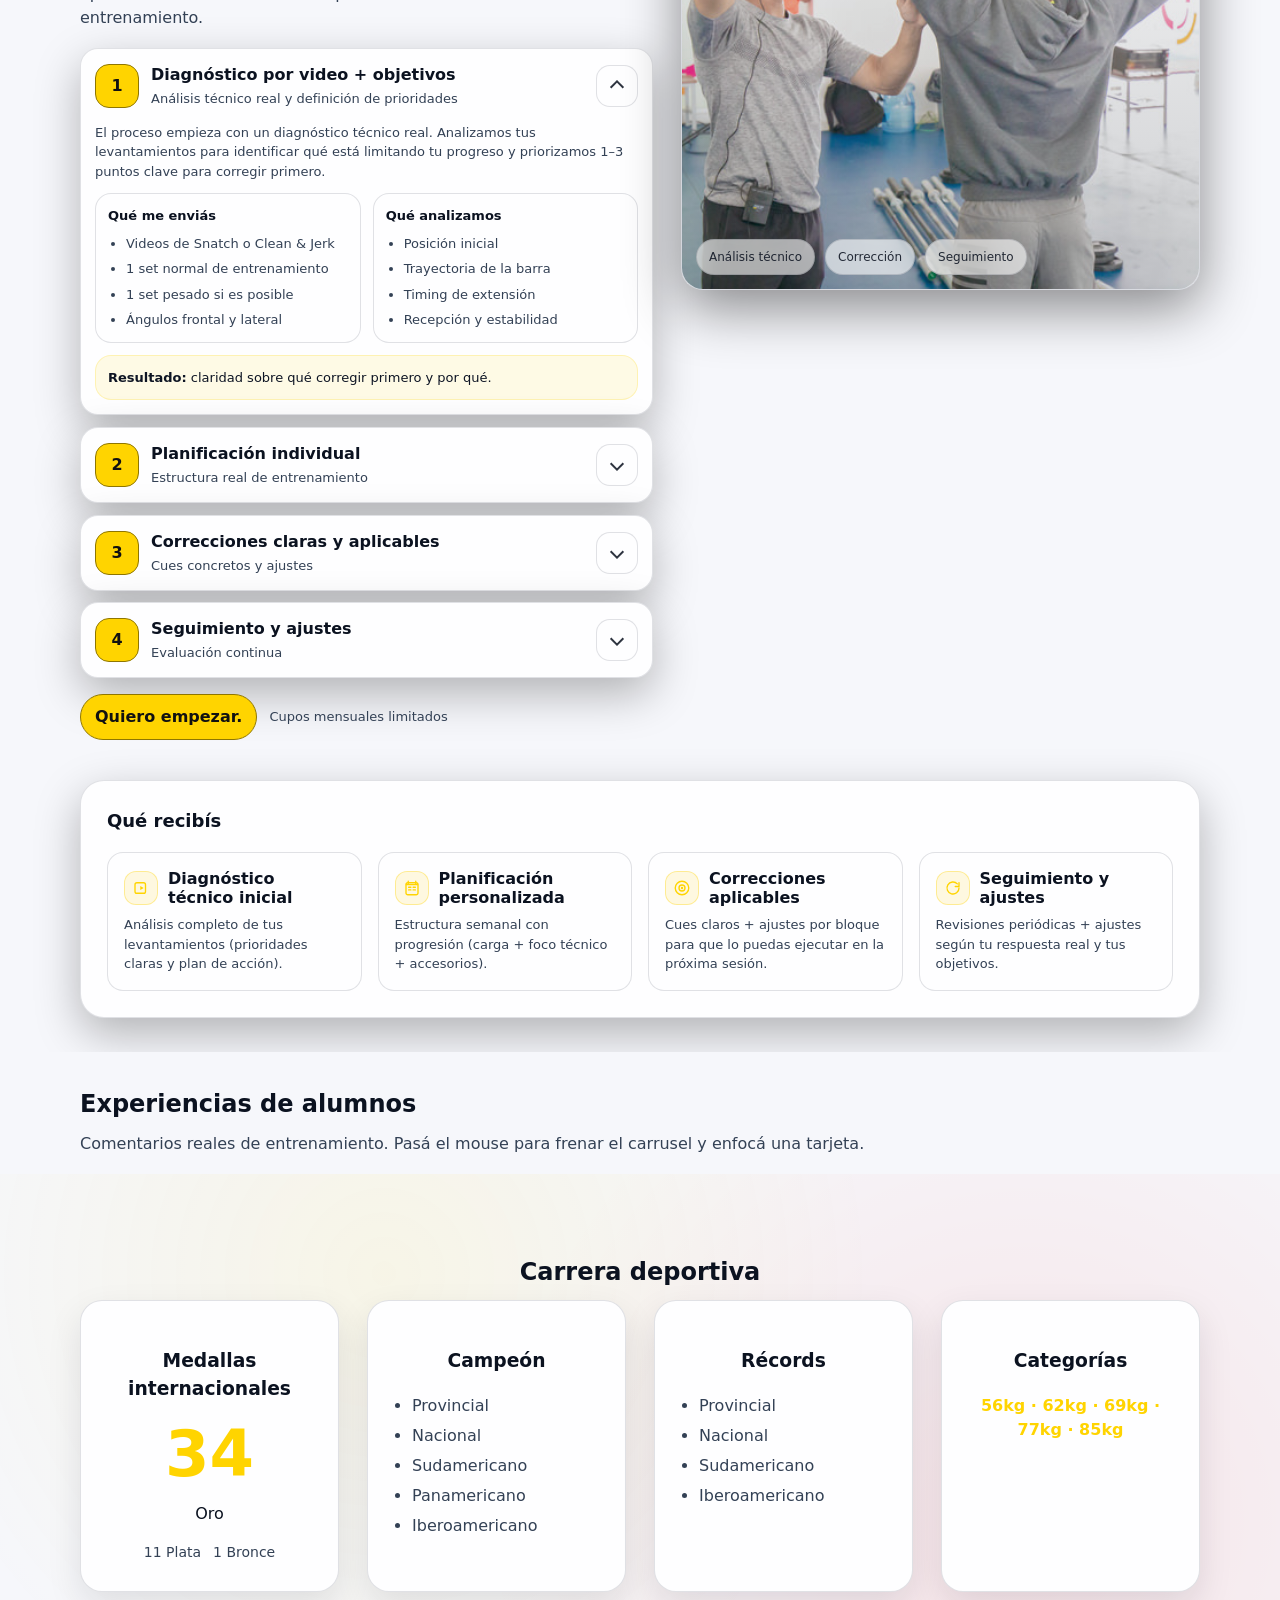
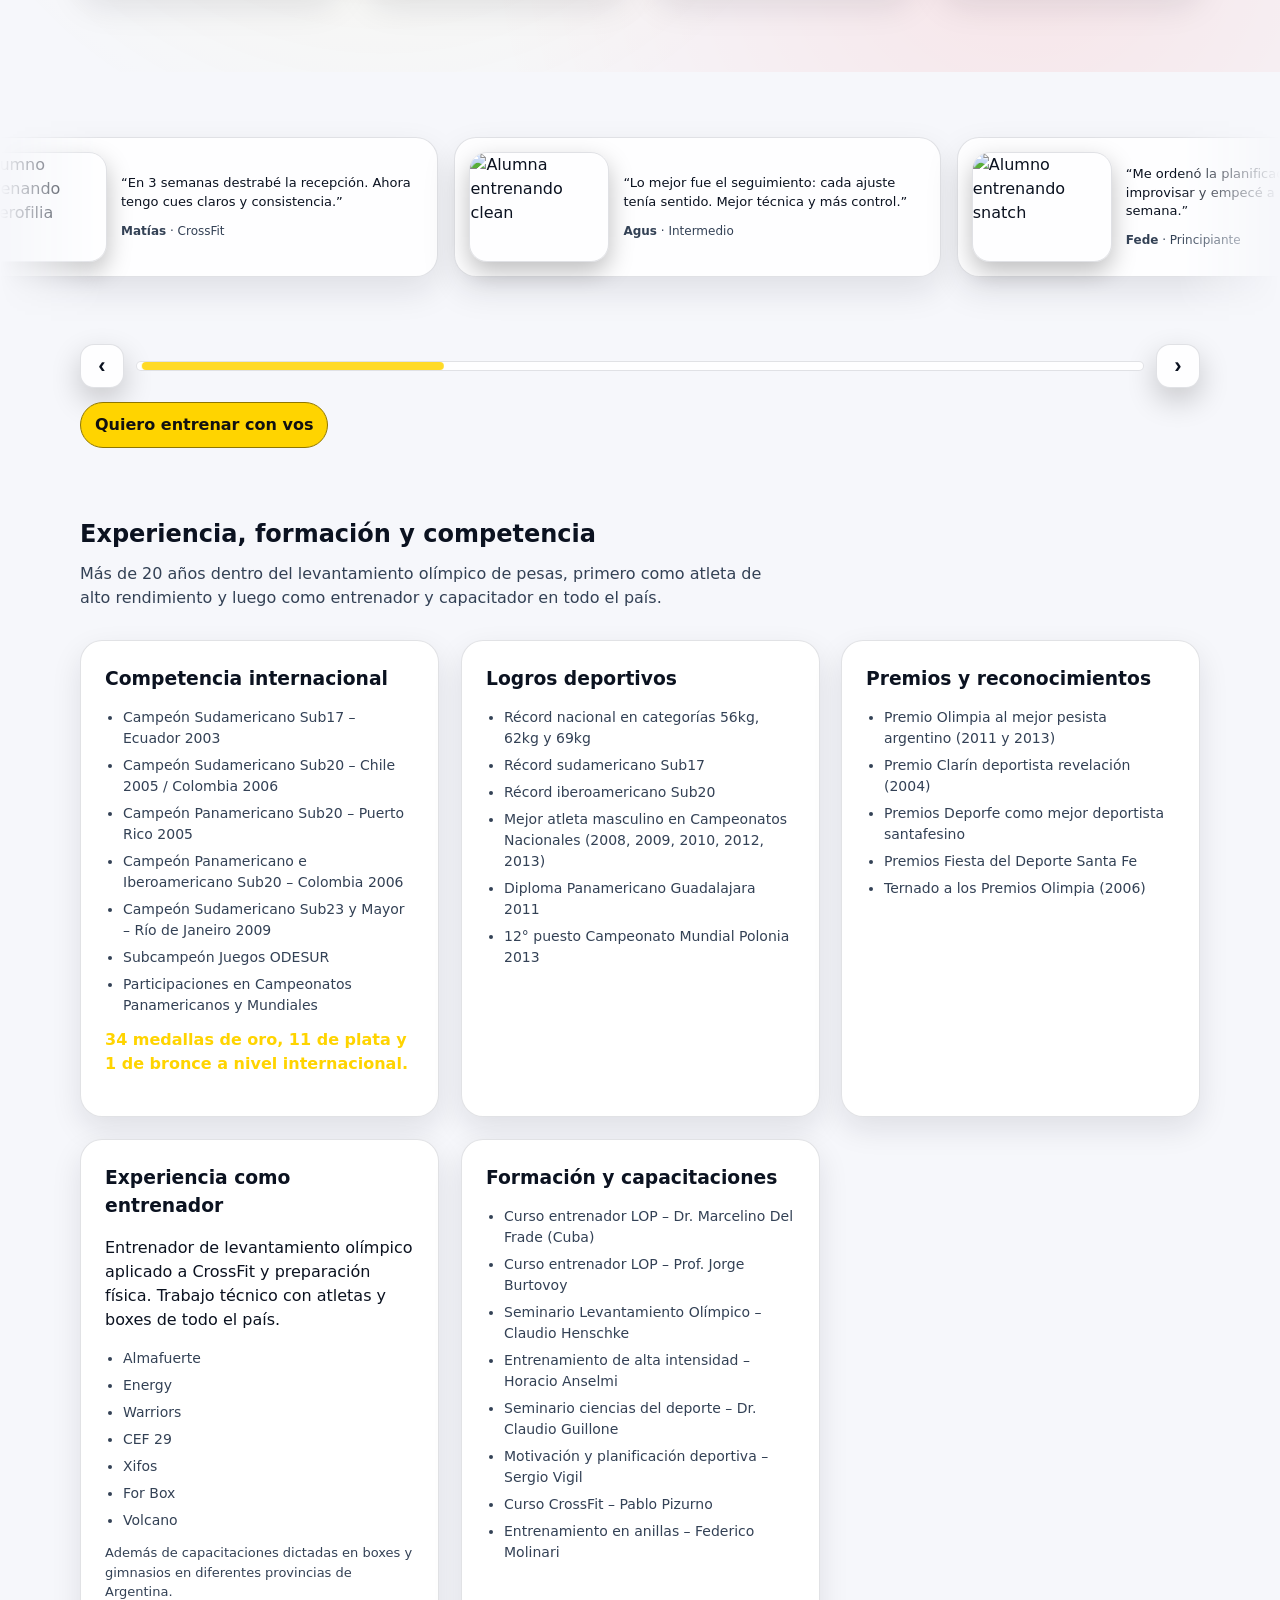
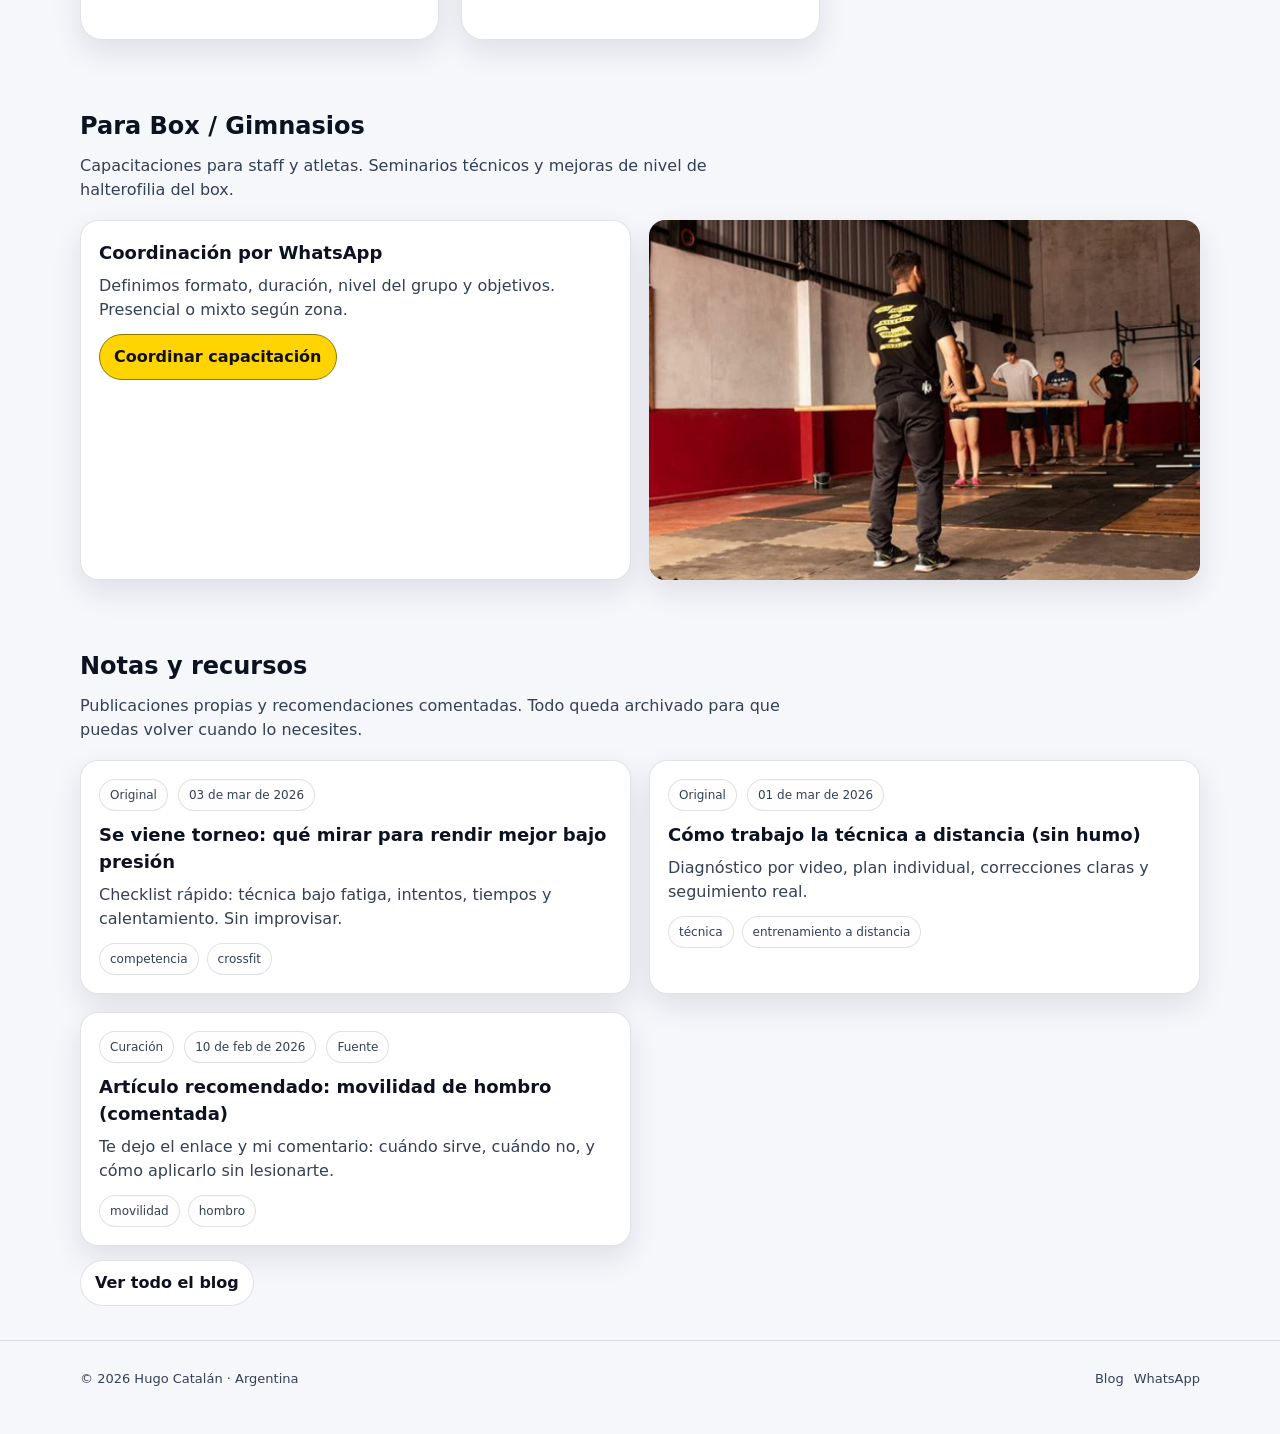
==== commit 7db96fcd: "correcion de blog" ====
--- a/index.html
+++ b/index.html
@@ -727,7 +727,7 @@
     <div class="container" style="display:flex; justify-content:space-between; gap:12px; flex-wrap:wrap;">
       <div>© <span id="year"></span> Hugo Catalán · Argentina</div>
       <div style="display:flex; gap:10px;">
-        <a href="blog/index.html">Blog</a>
+        <a href="./blog/index.html">Blog</a>
         <a data-wa="generic" href="#">WhatsApp</a>
       </div>
     </div>
@@ -736,4 +736,5 @@
   <script src="assets/js/app.js"></script>
   <script>document.getElementById("year").textContent = new Date().getFullYear();</script>
 </body>
-</html>+
+</html>
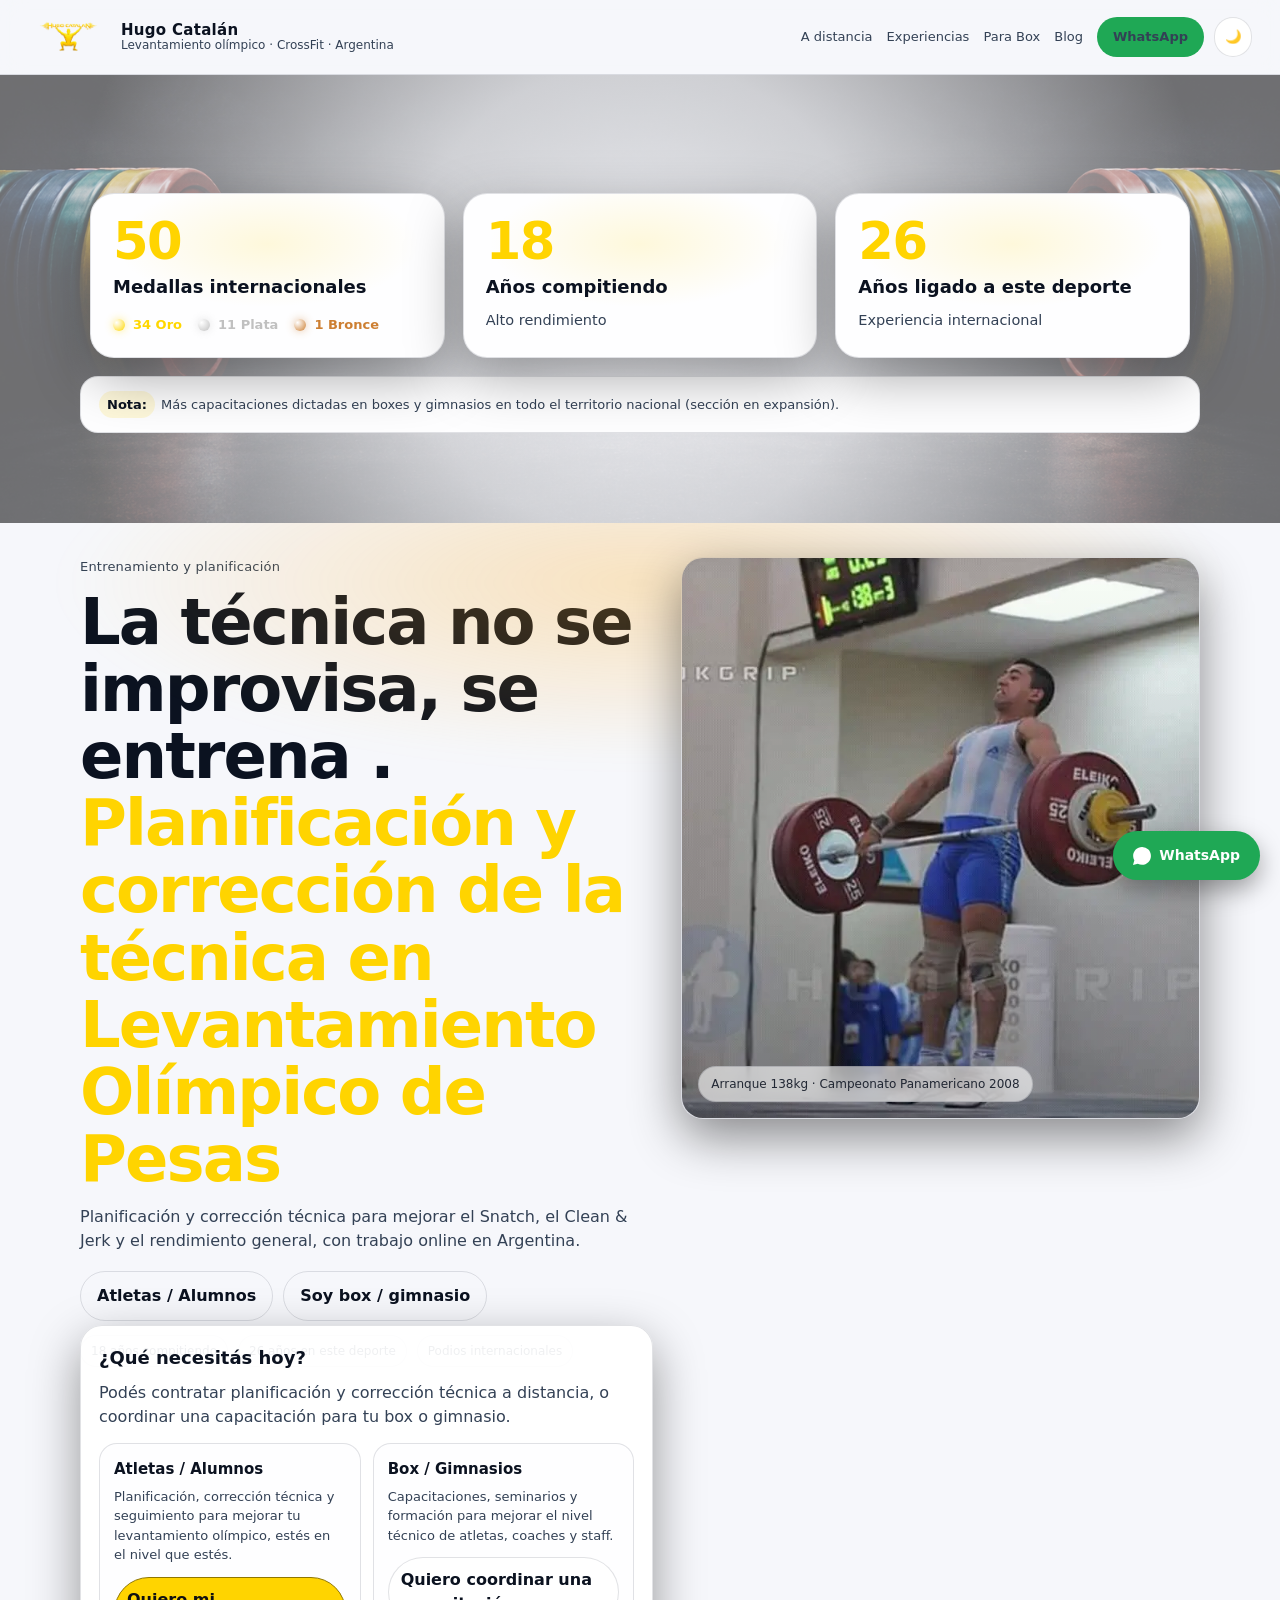
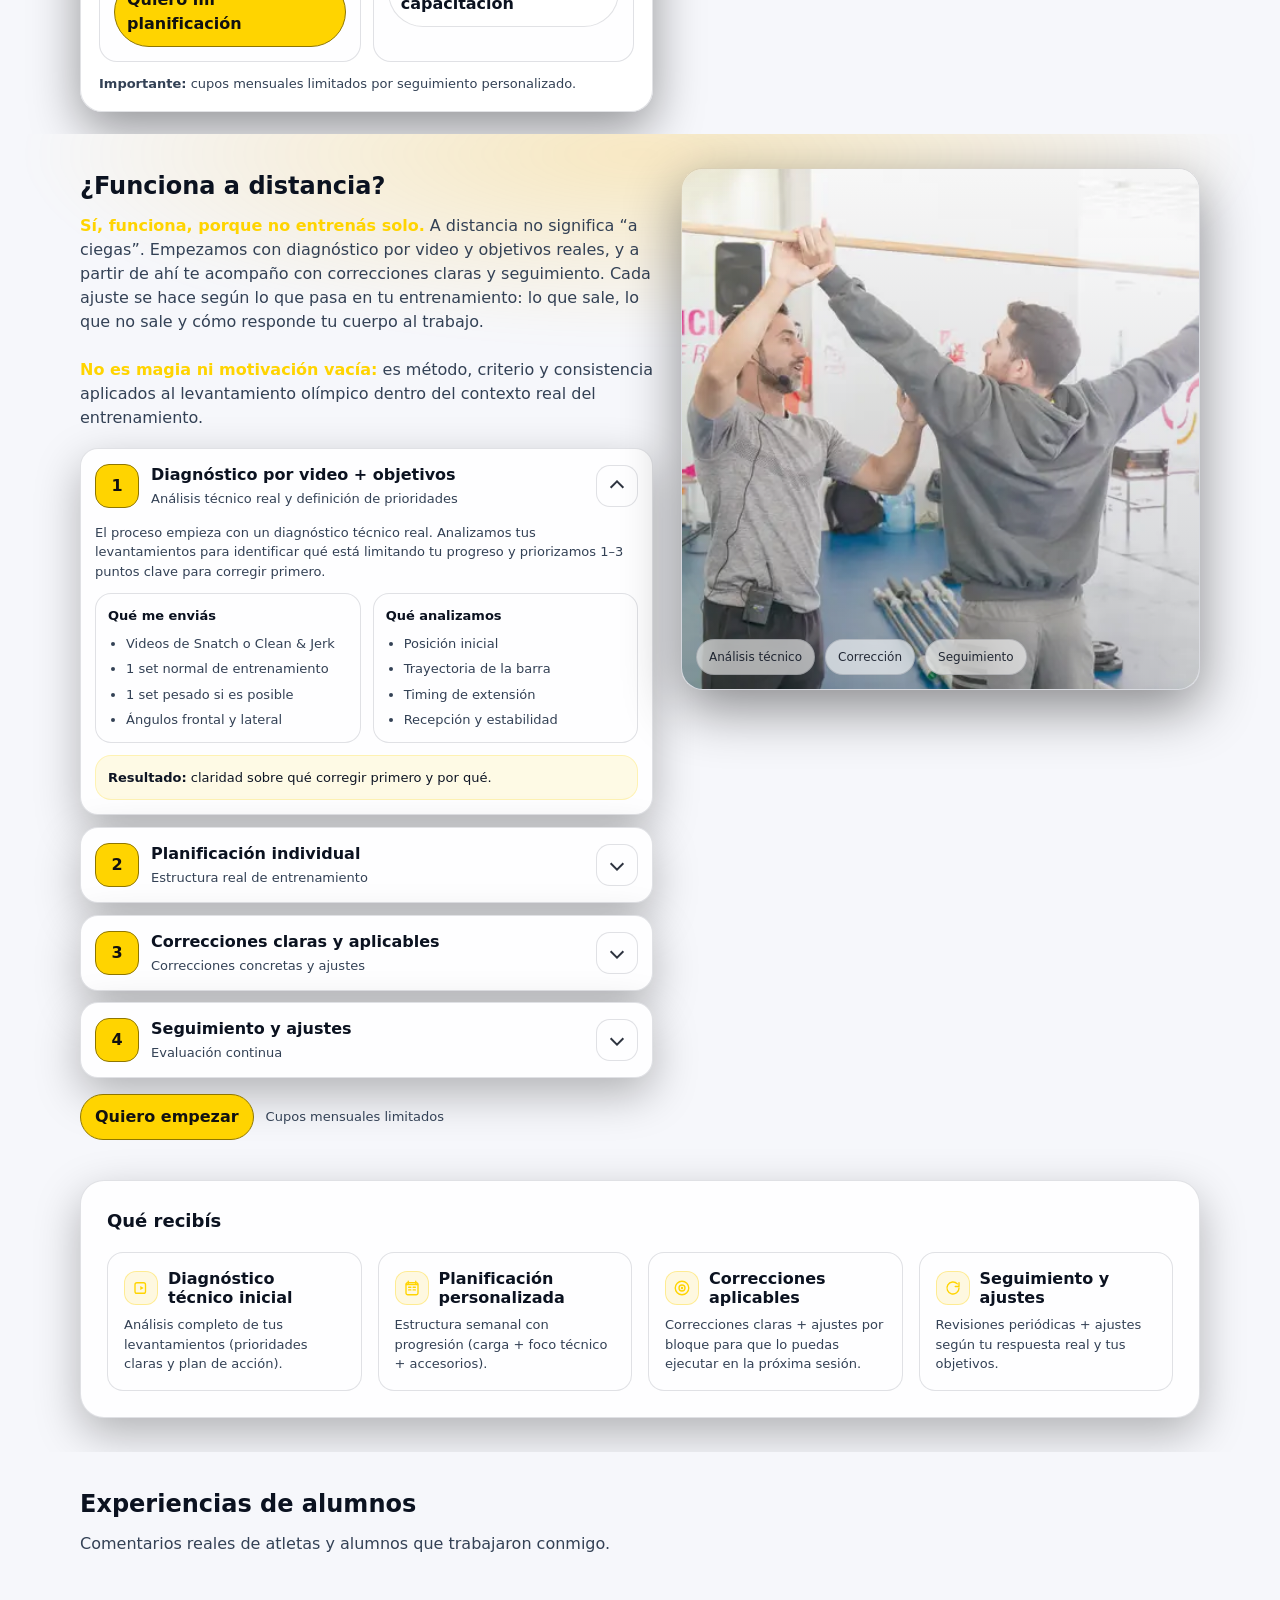
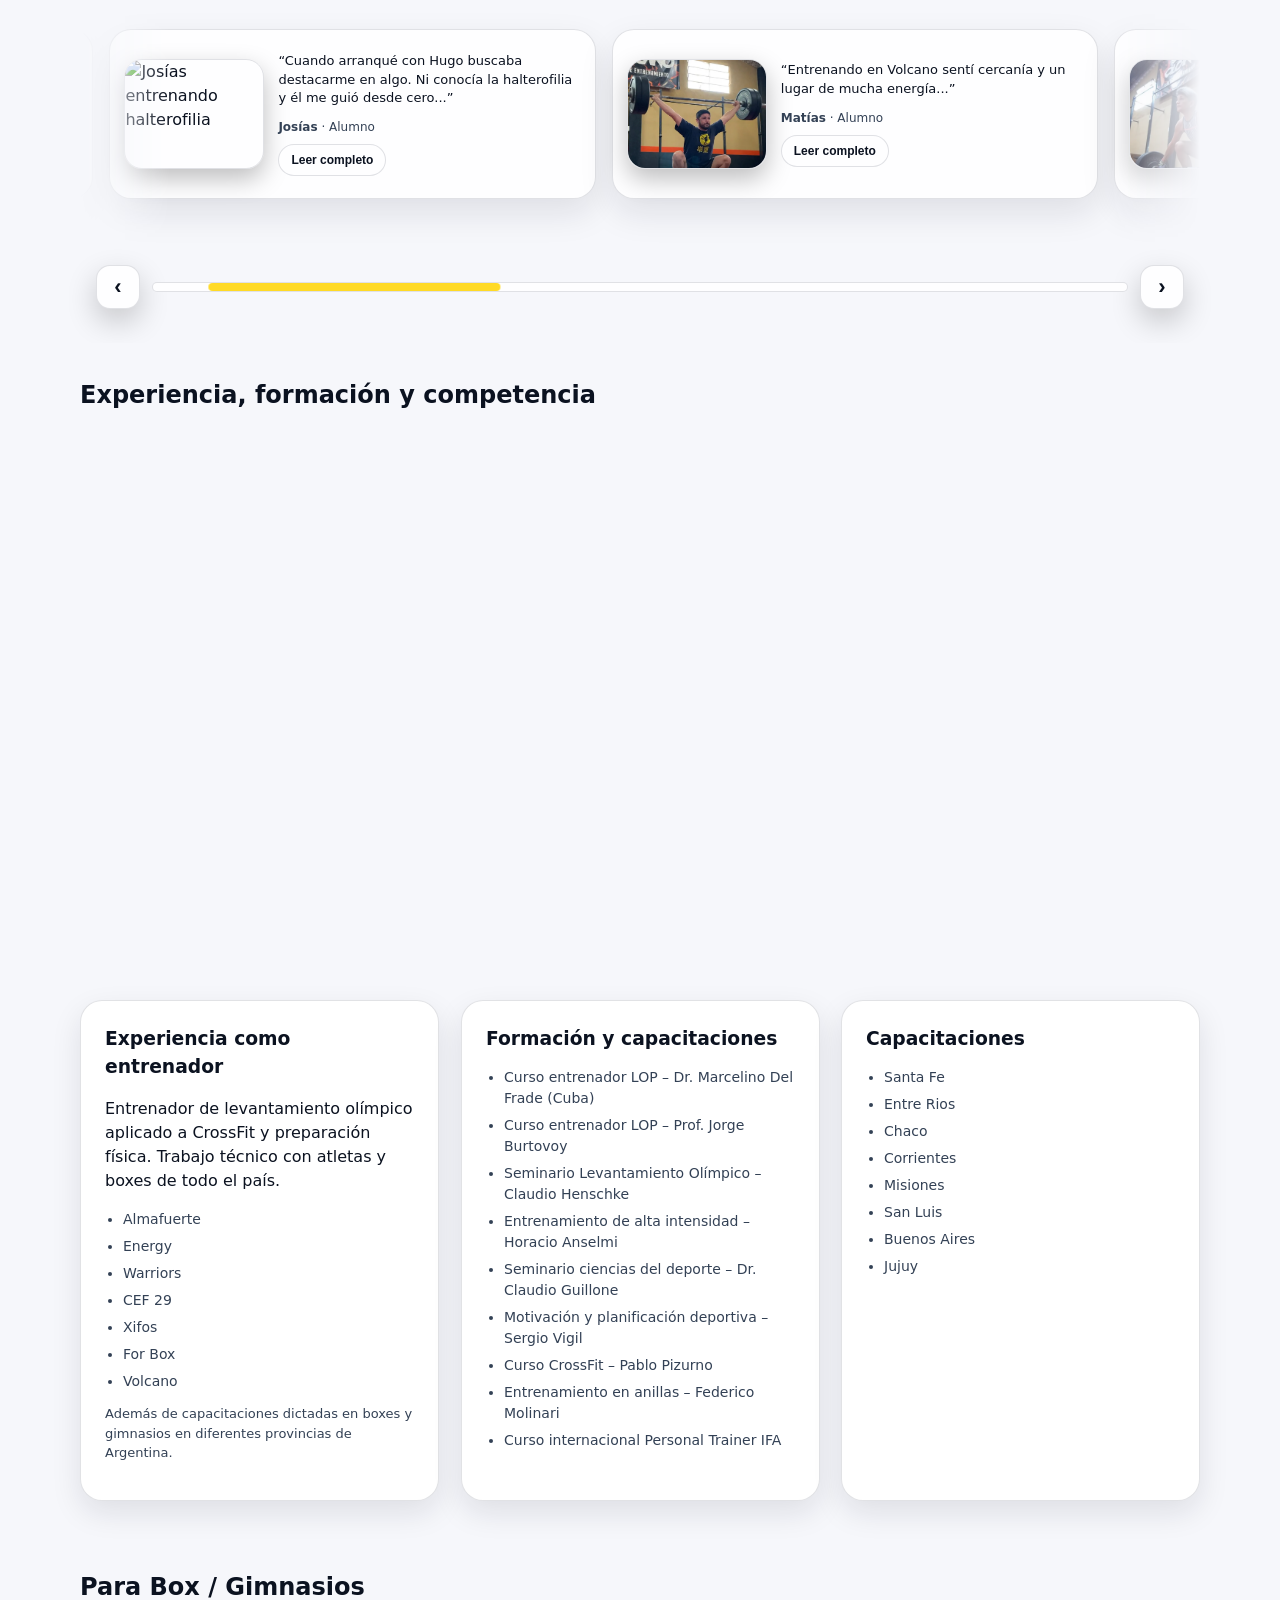
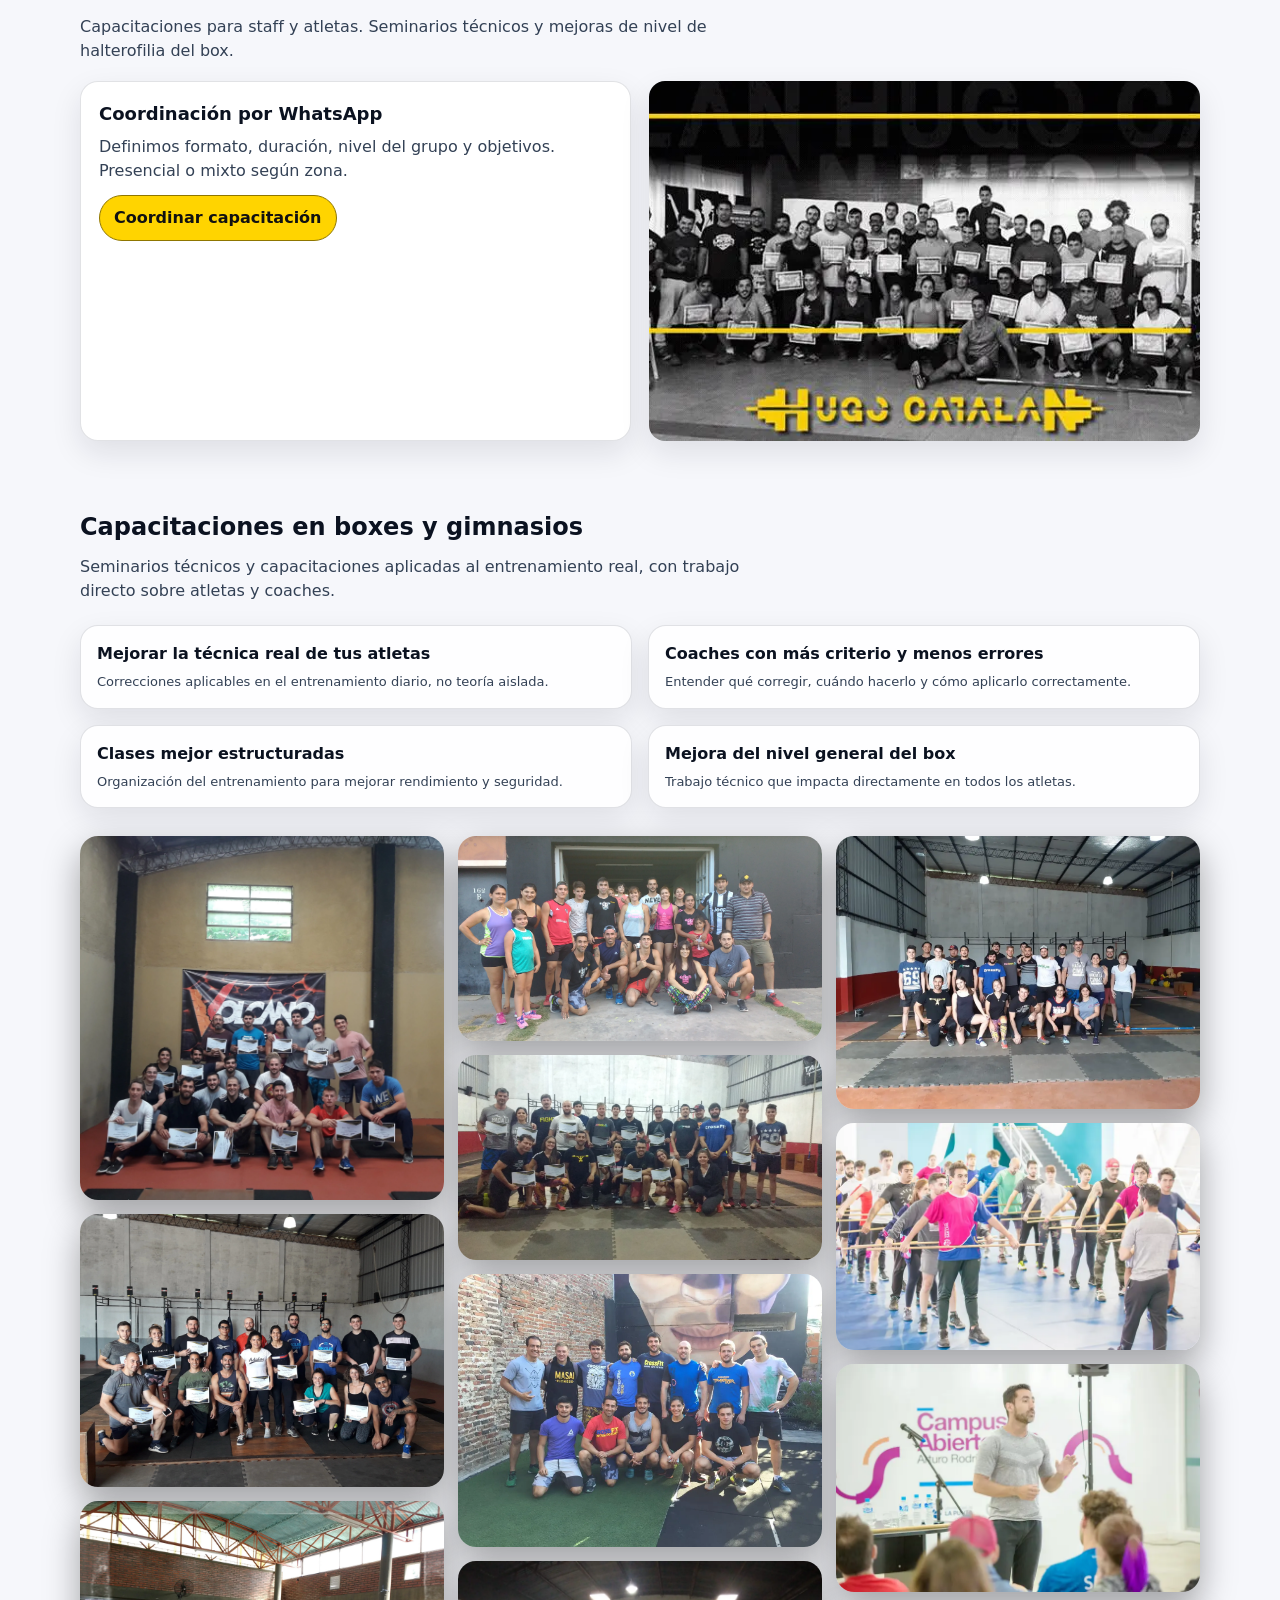
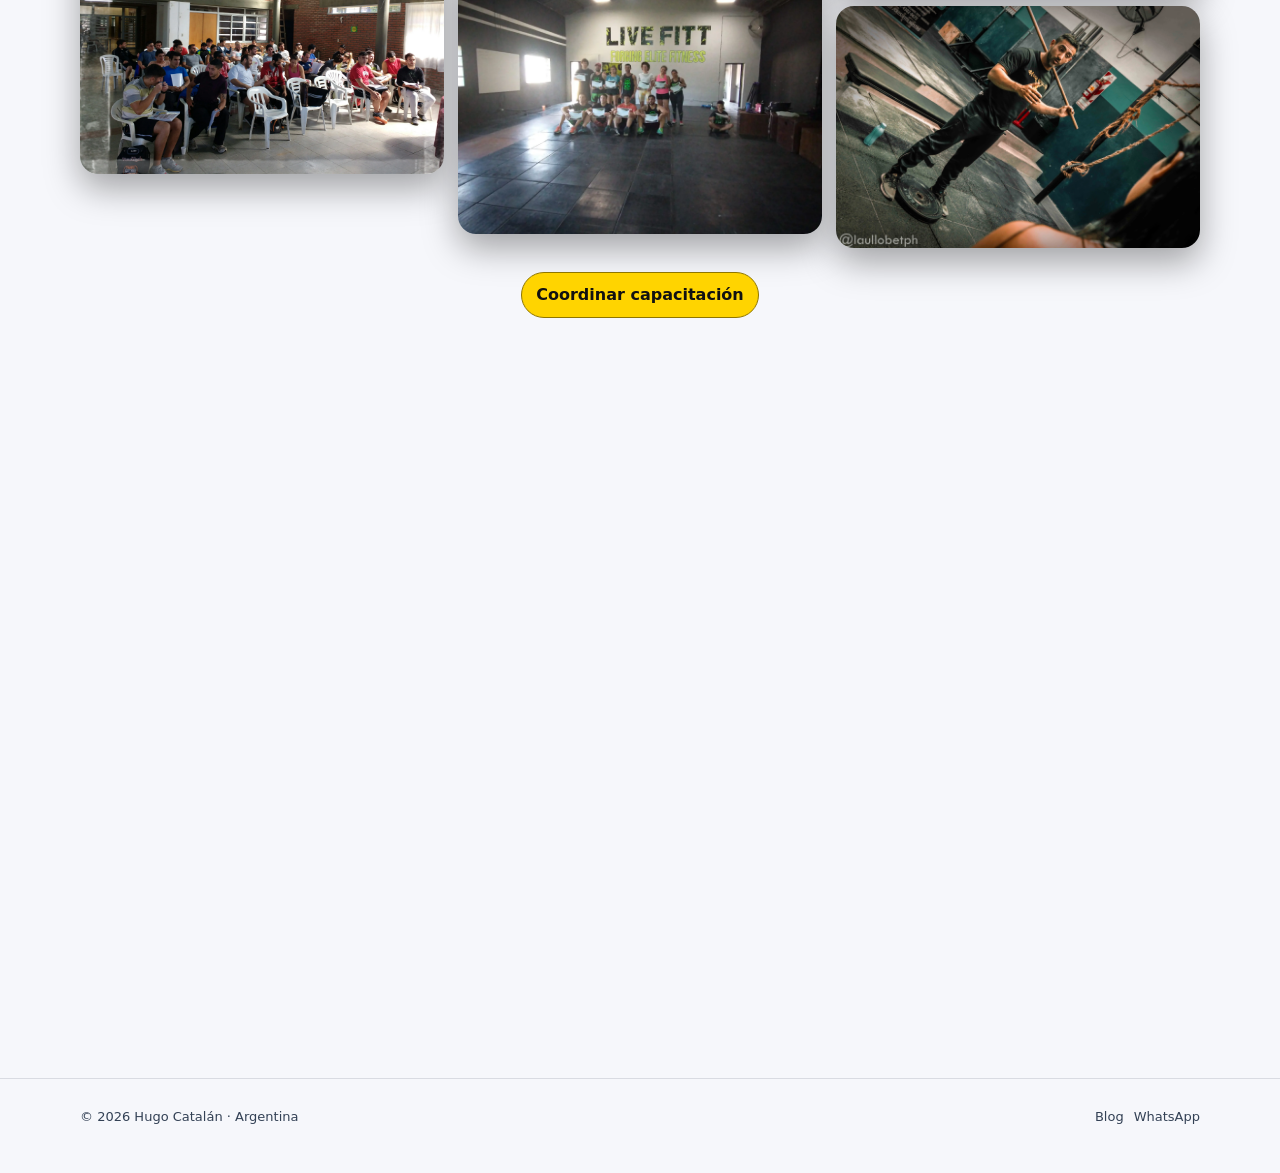
==== commit b7fc1cf8: "Add files via upload" ====
--- a/index.html
+++ b/index.html
@@ -2,98 +2,151 @@
 <html lang="es">
 <head>
   <meta charset="utf-8" />
-  <meta name="viewport" content="width=device-width,initial-scale=1" />
-  <title>Hugo Catalán | Planificación y técnica de levantamiento olímpico</title>
-  <meta name="description" content="Planificación y corrección técnica de levantamiento olímpico para atletas de CrossFit en Argentina. Trabajo a distancia por WhatsApp." />
+
+  <!-- Responsive -->
+  <meta name="viewport" content="width=device-width, initial-scale=1" />
+
+  <!-- SEO básico -->
+  <title>Entrenador de Levantamiento Olímpico | Hugo Catalán | Coaching para CrossFit</title>
+
+  <meta name="description" content="Entrenamiento y planificación de levantamiento olímpico para atletas de CrossFit. Coaching online con Hugo Catalán. Técnica de Snatch, Clean & Jerk y programación especializada." />
+
+  <meta name="author" content="Hugo Catalán" />
+
+  <!-- Canonical (evita duplicados) -->
+  <link rel="canonical" href="https://hugocatalan.com/" />
+
+  <!-- Theme color -->
   <meta name="theme-color" content="#0b0d10" />
+
+  <!-- Open Graph (cuando se comparte la web) -->
+  <meta property="og:title" content="Hugo Catalán | Entrenador de Levantamiento Olímpico" />
+  <meta property="og:description" content="Coaching y planificación de levantamiento olímpico para atletas de CrossFit. Técnica, programación y entrenamiento online." />
+  <meta property="og:type" content="website" />
+  <meta property="og:url" content="https://hugocatalan.com/" />
+  <meta property="og:image" content="https://hugocatalan.com/assets/img/og-image.jpg" />
+
+  <!-- Twitter Card -->
+  <meta name="twitter:card" content="summary_large_image" />
+  <meta name="twitter:title" content="Hugo Catalán | Entrenador de Levantamiento Olímpico" />
+  <meta name="twitter:description" content="Planificación y técnica de levantamiento olímpico para CrossFit." />
+  <meta name="twitter:image" content="https://hugocatalan.com/assets/img/og-image.jpg" />
+
+  <!-- CSS -->
   <link rel="stylesheet" href="assets/css/styles.css" />
 </head>
 
 <body data-wa-phone="5493425661863">
   <!-- HEADER full width -->
-  <header class="header">
-    <div class="header-inner header-full">
-      <a class="brand" href="index.html">
-        <img src="assets/img/logoHugo2.png" alt="Logo Hugo Catalán" class="logo" />
-        <div class="brand-text">
-          <strong>Hugo Catalán</strong>
-          <span>Levantamiento olímpico · CrossFit · Argentina</span>
-        </div>
-      </a>
-
-      <nav class="nav" aria-label="Navegación">
-               <a href="#distancia">A distancia</a>
-        <a href="#autoridad">Experiencia</a>
+ <header class="header">
+  <div class="header-inner header-full">
+    <a class="brand" href="index.html">
+      <img src="assets/img/logoHugo2.webp" alt="Logo Hugo Catalán" class="logo" />
+      <div class="brand-text">
+        <strong>Hugo Catalán</strong>
+        <span>Levantamiento olímpico · CrossFit · Argentina</span>
+      </div>
+    </a>
+
+    <div class="nav-wrap">
+      <nav class="nav" id="siteNav" aria-label="Navegación principal">
+        <a href="#distancia">A distancia</a>
+        <a href="#experiencia">Experiencias</a>
         <a href="#box">Para Box</a>
         <a href="blog/index.html">Blog</a>
-        <button id="themeToggle" class="btn theme-toggle" aria-label="Cambiar tema">🌙</button>
-        <a class="btn btn-primary" data-wa="generic" href="#">WhatsApp</a>
+     <a class="btn btn-primary nav-cta nav-whatsapp" data-wa="generic" href="#">
+   WhatsApp
+</a>
+        
       </nav>
-    </div>
-  </header>
+
+      <button
+        class="nav-toggle"
+        id="navToggle"
+        type="button"
+        aria-label="Abrir menú"
+        aria-expanded="false"
+        aria-controls="siteNav"
+      >
+        <span class="bar"></span>
+        <span class="bar"></span>
+        <span class="bar"></span>
+      </button>
+
+      <button id="themeToggle" class="btn theme-toggle" aria-label="Cambiar tema">🌙</button>
+    </div>
+  </div>
+</header>
 
   <main>
-    <section class="authority">
+  <section class="authority">
   <div class="container authority-inner">
 
-   
+    <div class="authority-head">
+     
+    </div>
 
     <div class="authority-grid">
-
-<article class="authority-card reveal">
-  <div class="authority-kpi">
-    <div class="authority-num" data-target="50">0</div>
-    <div class="authority-label">Medallas internacionales</div>
+      <article class="authority-card">
+        <div class="authority-kpi">
+          <div class="authority-num" data-target="50">50</div>
+          <div class="authority-label">Medallas internacionales</div>
+        </div>
+
+        <div class="authority-sub medals">
+          <span class="medal gold">34 Oro</span>
+          <span class="medal silver">11 Plata</span>
+          <span class="medal bronze">1 Bronce</span>
+        </div>
+      </article>
+
+      <article class="authority-card">
+        <div class="authority-kpi">
+          <div class="authority-num" data-target="18">18</div>
+          <div class="authority-label">Años compitiendo</div>
+        </div>
+        <div class="authority-sub">Alto rendimiento</div>
+      </article>
+
+      <article class="authority-card">
+        <div class="authority-kpi">
+          <div class="authority-num" data-target="26">26</div>
+          <div class="authority-label">Años ligado a este deporte</div>
+        </div>
+        <div class="authority-sub">Experiencia internacional</div>
+      </article>
+    </div>
+
+    <div class="authority-foot">
+      <div class="authority-note">
+        <strong>Nota: </strong> 
+        <span> Más capacitaciones dictadas en boxes y gimnasios en todo el territorio nacional (sección en expansión).</span>
+      </div>
+    </div>
+
   </div>
 
-  <div class="authority-sub medals">
-    <span class="medal gold">34 Oro</span>
-    <span class="medal silver">11 Plata</span>
-    <span class="medal bronze">1 Bronce</span>
-  </div>
-</article>
-
-<article class="authority-card reveal">
-  <div class="authority-kpi">
-    <div class="authority-num" data-target="18">0</div>
-    <div class="authority-label">Años compitiendo</div>
-  </div>
-  <div class="authority-sub">Alto rendimiento</div>
-</article>
-
-<article class="authority-card reveal">
-  <div class="authority-kpi">
-    <div class="authority-num" data-target="26">0</div>
-    <div class="authority-label">Años ligado a este deporte</div>
-  </div>
-  <div class="authority-sub">Experiencia internacional</div>
-</article>
-
-    <div class="authority-note">
-      <strong>Nota:</strong> Más capacitaciones dictadas en boxes y gimnasios en todo el territorio nacional (sección en expansión).
-    </div>
-
-  </div>
+
 </section>
     <!-- HERO premium -->
     <section class="hero hero-premium">
       <div class="container hero-grid hero-grid-premium">
+        
         <!-- Left -->
         <div class="hero-left">
           <div class="kicker">Entrenamiento y planificación</div>
 
           <h1 class="h1 h1-premium">
-            La técnica no se improvisa.<br />
-            <span class="h1-accent">Se entrena.</span>
-          </h1>
-
-          <p class="sub sub-premium">
-            Planificación y corrección técnica de levantamiento olímpico para atletas de CrossFit en Argentina.
-            Enfoque firme, claro y aplicable: mejor técnica, más control, más kilos.
-          </p>
+ La técnica no se improvisa, se entrena .<br /> <span class="h1-accent">Planificación y corrección de la técnica en Levantamiento Olímpico de Pesas </span></span>
+
+</h1>
+
+<p class="sub sub-premium">
+  Planificación y corrección técnica para mejorar el Snatch, el Clean &amp; Jerk y el rendimiento general, con trabajo online en Argentina.
+</p>
 
           <div class="hero-actions hero-actions-premium">
-            <a class="btn btn-primary" data-wa="athlete" href="#">Quiero mi planificación</a>
+            <a class="btn btn-ghost" href="#distancia">Atletas / Alumnos</a>
             <a class="btn btn-ghost" href="#box">Soy box / gimnasio</a>
           </div>
 
@@ -104,50 +157,57 @@
           </div>
 
           <!-- Card -->
-          <aside class="hero-card hero-card-premium">
-            <div class="hero-card-head">
-              <h3>Elegí tu camino</h3>
-            
-            </div>
-
-            <p class="hero-card-text">
-              Atletas/alumnos, Box/Gimnasios. En ambos casos coordinamos por WhatsApp.
-            </p>
-
-            <div class="grid2 hero-card-grid">
-              <div class="mini-card">
-                <h4>Atletas/alumnos</h4>
-                <p>Corrección técnica + planificación. Cualquier nivel.</p>
-                <a class="btn btn-primary btn-small" data-wa="athlete" href="#">Hablar por WhatsApp</a>
-              </div>
-
-              <div class="mini-card">
-                <h4>Box / Gimnasios</h4>
-                <p>Capacitaciones, seminarios y formación de staff.</p>
-                <a class="btn btn-small" data-wa="box" href="#">Coordinar capacitación</a>
-              </div>
-            </div>
-
-            <div class="hero-card-foot">
-              <strong>Importante:</strong> cupos mensuales limitados por seguimiento personalizado.
-            </div>
-          </aside>
+  <aside class="hero-card hero-card-premium">
+  <div class="hero-card-head">
+    <h3>¿Qué necesitás hoy?</h3>
+  </div>
+
+  <p class="hero-card-text">
+    Podés contratar planificación y corrección técnica a distancia, o coordinar una capacitación para tu box o gimnasio.
+  </p>
+
+  <div class="grid2 hero-card-grid">
+    <div class="mini-card">
+      <h4>Atletas / Alumnos</h4>
+      <p>
+        Planificación, corrección técnica y seguimiento para mejorar tu levantamiento olímpico, estés en el nivel que estés.
+      </p>
+      <a class="btn btn-primary btn-small" data-wa="athlete" href="#">
+        Quiero mi planificación
+      </a>
+    </div>
+
+    <div class="mini-card">
+      <h4>Box / Gimnasios</h4>
+      <p>
+        Capacitaciones, seminarios y formación para mejorar el nivel técnico de atletas, coaches y staff.
+      </p>
+      <a class="btn btn-small" data-wa="box" href="#">
+        Quiero coordinar una capacitación
+      </a>
+    </div>
+  </div>
+
+  <div class="hero-card-foot">
+    <strong>Importante:</strong> cupos mensuales limitados por seguimiento personalizado.
+  </div>
+</aside>
         </div>
 
         <!-- Right -->
         <div class="hero-right">
           <div class="hero-media">
-            <img
-              src="assets/img/hugo-competencia.jpg"
-              alt="Hugo Catalán en competencia de levantamiento olímpico"
-              loading="eager"
-              decoding="async"
-            />
+          <img
+  src="assets/img/hugo-catalan-levantamiento-olimpico-snatch.webp"
+  alt="Hugo Catalán realizando snatch en competencia de levantamiento olímpico"
+  loading="eager"
+  decoding="async"
+/>
             <div class="hero-media-overlay"></div>
 
             <div class="hero-tags">
-              <span class="tag">Selección · Competencia</span>
-              <span class="tag">Técnica · Progresión</span>
+             <span class="tag">Arranque 138kg · Campeonato Panamericano 2008</span>
+             
             </div>
           </div>
         </div>
@@ -247,7 +307,7 @@
                 <span class="step-num">3</span>
                 <span class="step-title">
                   <strong>Correcciones claras y aplicables</strong>
-                  <span class="step-sub">Cues concretos y ajustes</span>
+                  <span class="step-sub">Correcciones concretas y ajustes</span>
                 </span>
                 <span class="step-toggle" aria-hidden="true"></span>
               </summary>
@@ -257,7 +317,7 @@
                   Te marco pocos puntos clave para que realmente los puedas aplicar en la siguiente sesión.
                 </p>
                 <ul>
-                  <li>Cues técnicos simples</li>
+                  <li>Correcciones técnicas simples</li>
                   <li>Ajustes por bloque</li>
                   <li>Ejercicios correctivos</li>
                 </ul>
@@ -289,7 +349,7 @@
           </div>
 
           <div class="distance-cta reveal">
-            <a class="btn btn-primary" data-wa="athlete" href="#">Quiero empezar.</a>
+            <a class="btn btn-primary" data-wa="athlete" href="#">Quiero empezar</a>
             <span class="distance-note">Cupos mensuales limitados</span>
           </div>
         </div>
@@ -298,7 +358,7 @@
         <div class="distance-right">
           <div class="distance-media reveal">
             <img
-              src="assets/img/hugo-analizando-video.jpg"
+              src="./assets/img/hugo-catalan-correccion-tecnica-levantamiento-olimpico.webp"
               alt="Análisis técnico de levantamiento olímpico"
               loading="lazy"
               decoding="async"
@@ -363,7 +423,7 @@
         </span>
         <strong>Correcciones aplicables</strong>
       </div>
-      <p>Cues claros + ajustes por bloque para que lo puedas ejecutar en la próxima sesión.</p>
+      <p>Correcciones claras + ajustes por bloque para que lo puedas ejecutar en la próxima sesión.</p>
     </div>
 
     <div class="include-card">
@@ -384,183 +444,153 @@
 </div>
     </section>
      <!-- SECCION EXPERIENCIAS DE -->
+
 <section class="section testimonials" id="experiencias">
   <div class="container">
-    <h2 class="reveal">Experiencias de alumnos</h2>
-    <p class="lead reveal">
-      Comentarios reales de entrenamiento. Pasá el mouse para frenar el carrusel y enfocá una tarjeta.
+    <h2>Experiencias de alumnos</h2>
+    <p class="lead">
+      Comentarios reales de atletas y alumnos que trabajaron conmigo.
     </p>
-  </div>
-
-
-<section class="section career" id="carrera">
-
-  <div class="career-bg"></div>
-
-  <div class="container career-inner">
-
-    <h2 class="career-title">Carrera deportiva</h2>
-
-    <div class="career-grid">
-
-      <div class="career-card">
-        <h3>Medallas internacionales</h3>
-        <div class="career-number">34</div>
-        <p>Oro</p>
-
-        <div class="career-sub">
-          <span>11 Plata</span>
-          <span>1 Bronce</span>
-        </div>
-      </div>
-
-      <div class="career-card">
-        <h3>Campeón</h3>
-
-        <ul>
-          <li>Provincial</li>
-          <li>Nacional</li>
-          <li>Sudamericano</li>
-          <li>Panamericano</li>
-          <li>Iberoamericano</li>
-        </ul>
-      </div>
-
-      <div class="career-card">
-        <h3>Récords</h3>
-
-        <ul>
-          <li>Provincial</li>
-          <li>Nacional</li>
-          <li>Sudamericano</li>
-          <li>Iberoamericano</li>
-        </ul>
-      </div>
-
-      <div class="career-card">
-        <h3>Categorías</h3>
-
-        <p class="career-cats">
-          56kg · 62kg · 69kg · 77kg · 85kg
-        </p>
-      </div>
-
-    </div>
-
-  </div>
-
-</section>
-  <div class="carousel reveal" aria-label="Carrusel de experiencias">
-    <div class="carousel-viewport" tabindex="-1">
-      <div class="carousel-track">
-        <!-- SET A -->
-        <article class="tcard" tabindex="0">
-          <div class="timg">
-            <img src="assets/img/testimonials/alumno-01.jpg" alt="Alumno entrenando halterofilia" loading="lazy" />
-          </div>
-          <div class="tcontent">
-            <p class="ttext">“En 3 semanas destrabé la recepción. Ahora tengo cues claros y consistencia.”</p>
-            <div class="tmeta"><strong>Matías</strong><span> · CrossFit</span></div>
-          </div>
-        </article>
-
-        <article class="tcard" tabindex="0">
-          <div class="timg">
-            <img src="assets/img/testimonials/alumno-02.jpg" alt="Alumna entrenando clean" loading="lazy" />
-          </div>
-          <div class="tcontent">
-            <p class="ttext">“Lo mejor fue el seguimiento: cada ajuste tenía sentido. Mejor técnica y más control.”</p>
-            <div class="tmeta"><strong>Agus</strong><span> · Intermedio</span></div>
-          </div>
-        </article>
-
-        <article class="tcard" tabindex="0">
-          <div class="timg">
-            <img src="assets/img/testimonials/alumno-03.jpg" alt="Alumno entrenando snatch" loading="lazy" />
-          </div>
-          <div class="tcontent">
-            <p class="ttext">“Me ordenó la planificación. Dejé de improvisar y empecé a progresar semana a semana.”</p>
-            <div class="tmeta"><strong>Fede</strong><span> · Principiante</span></div>
-          </div>
-        </article>
-
-        <article class="tcard" tabindex="0">
-          <div class="timg">
-            <img src="assets/img/testimonials/alumno-04.jpg" alt="Entrenamiento técnico con barra" loading="lazy" />
-          </div>
-          <div class="tcontent">
-            <p class="ttext">“Las correcciones son simples y aplicables. Cambiamos poco, pero lo importante.”</p>
-            <div class="tmeta"><strong>Lucía</strong><span> · CrossFit</span></div>
-          </div>
-        </article>
-
-        <article class="tcard" tabindex="0">
-          <div class="timg">
-            <img src="assets/img/testimonials/alumno-05.jpg" alt="Alumno realizando jerk" loading="lazy" />
-          </div>
-          <div class="tcontent">
-            <p class="ttext">“A distancia no me sentí solo: mandaba videos y tenía respuesta con criterio.”</p>
-            <div class="tmeta"><strong>Nico</strong><span> · Avanzado</span></div>
-          </div>
-        </article>
-
-        <article class="tcard" tabindex="0">
-          <div class="timg">
-            <img src="assets/img/testimonials/alumno-06.jpg" alt="Alumna entrenando técnica" loading="lazy" />
-          </div>
-          <div class="tcontent">
-            <p class="ttext">“Mejoré estabilidad y timing. Se nota que hay método atrás.”</p>
-            <div class="tmeta"><strong>Carla</strong><span> · Competidora</span></div>
-          </div>
-        </article>
-
-        <!-- SET B (duplicado para loop infinito) -->
-        <article class="tcard" tabindex="0" aria-hidden="true">
-          <div class="timg"><img src="assets/img/testimonials/alumno-01.jpg" alt="" loading="lazy" /></div>
-          <div class="tcontent"><p class="ttext">“En 3 semanas destrabé la recepción. Ahora tengo cues claros y consistencia.”</p><div class="tmeta"><strong>Matías</strong><span> · CrossFit</span></div></div>
-        </article>
-
-        <article class="tcard" tabindex="0" aria-hidden="true">
-          <div class="timg"><img src="assets/img/testimonials/alumno-02.jpg" alt="" loading="lazy" /></div>
-          <div class="tcontent"><p class="ttext">“Lo mejor fue el seguimiento: cada ajuste tenía sentido. Mejor técnica y más control.”</p><div class="tmeta"><strong>Agus</strong><span> · Intermedio</span></div></div>
-        </article>
-
-        <article class="tcard" tabindex="0" aria-hidden="true">
-          <div class="timg"><img src="assets/img/testimonials/alumno-03.jpg" alt="" loading="lazy" /></div>
-          <div class="tcontent"><p class="ttext">“Me ordenó la planificación. Dejé de improvisar y empecé a progresar semana a semana.”</p><div class="tmeta"><strong>Fede</strong><span> · Principiante</span></div></div>
-        </article>
-
-        <article class="tcard" tabindex="0" aria-hidden="true">
-          <div class="timg"><img src="assets/img/testimonials/alumno-04.jpg" alt="" loading="lazy" /></div>
-          <div class="tcontent"><p class="ttext">“Las correcciones son simples y aplicables. Cambiamos poco, pero lo importante.”</p><div class="tmeta"><strong>Lucía</strong><span> · CrossFit</span></div></div>
-        </article>
-
-        <article class="tcard" tabindex="0" aria-hidden="true">
-          <div class="timg"><img src="assets/img/testimonials/alumno-05.jpg" alt="" loading="lazy" /></div>
-          <div class="tcontent"><p class="ttext">“A distancia no me sentí solo: mandaba videos y tenía respuesta con criterio.”</p><div class="tmeta"><strong>Nico</strong><span> · Avanzado</span></div></div>
-        </article>
-
-        <article class="tcard" tabindex="0" aria-hidden="true">
-          <div class="timg"><img src="assets/img/testimonials/alumno-06.jpg" alt="" loading="lazy" /></div>
-          <div class="tcontent"><p class="ttext">“Mejoré estabilidad y timing. Se nota que hay método atrás.”</p><div class="tmeta"><strong>Carla</strong><span> · Competidora</span></div></div>
-        </article>
-      </div>
-    </div>
-
-    <!-- CONTROLES -->
-    <div class="carousel-ui" aria-label="Controles del carrusel">
-      <button class="car-btn" type="button" data-car="prev" aria-label="Anterior">‹</button>
-
-      <div class="car-progress" aria-hidden="true">
-        <div class="car-progress-bar" id="carProgress"></div>
-      </div>
-
-      <button class="car-btn" type="button" data-car="next" aria-label="Siguiente">›</button>
-    </div>
-  </div>
-
-  <div class="container" style="margin-top:14px;">
-    <a class="btn btn-primary reveal" data-wa="athlete" href="#">Quiero entrenar con vos</a>
+
+    <div class="carousel">
+      <div class="carousel-viewport" id="testimonialsViewport">
+        <div class="carousel-track" id="testimonialsTrack">
+
+          <article class="tcard" tabindex="0">
+            <div class="timg">
+              <img src="./assets/img/milagros.webp" alt="Milagros entrenando levantamiento olímpico" />
+            </div>
+
+            <div class="tcontent">
+              <p class="ttext ttext-short">
+                “Buscaba mejorar mi técnica en los movimientos olímpicos, tanto para practicarlos como para enseñarlos...”
+              </p>
+
+              <div class="ttext-full">
+                <p>
+                  “Holis, mi nombre es Mili, como soy profe y alumna a la misma vez, en principio busco mejorar mi técnica en todos los movimientos olímpicos posibles, tanto como para practicarlos como para enseñarlos. Mi experiencia siempre fue la mejor en Volcano, se aprende pero también nos divertimos y charlamos mucho. La planificación siempre es acorde a lo que le falte pulir a cada uno y creo que eso es lo mejor para avanzar.”
+                </p>
+              </div>
+
+              <div class="tmeta">
+                <strong>Milagros</strong> · Alumna / Profe
+              </div>
+
+              <button class="tmore" type="button">Leer completo</button>
+            </div>
+          </article>
+
+          <article class="tcard" tabindex="0">
+            <div class="timg">
+              <img src="./assets/img/josias.webp" alt="Josías entrenando halterofilia" />
+            </div>
+
+            <div class="tcontent">
+              <p class="ttext ttext-short">
+                “Cuando arranqué con Hugo buscaba destacarme en algo. Ni conocía la halterofilia y él me guió desde cero...”
+              </p>
+
+              <div class="ttext-full">
+                <p>
+                  “Cuando arranqué con Hugo buscaba destacarme en algo; de hecho ni conocía la disciplina halterofilia y él con mucha paciencia me guió desde 0 a pesar de que estaba entrenando a distancia, demostró ser un buen mentor. Me hizo entender que la fuerza es armónica, me sacó muchos mitos acerca del entrenamiento, me potenció como profesor y por sobre todo me llevó a mi mejor versión.”
+                </p>
+                <p>
+                  “Al empezar con Hugo buscaba enfocarme de lleno en una disciplina. Con el tiempo empecé a notar cómo cuantificaba mi rendimiento, potenciando no solo mi fuerza sino también potencia, velocidad, flexibilidad, resistencia, reacción, salto, postura y estética. Lo sigo eligiendo porque es un entrenador que te lleva a no conformarte y a superar tu prime.”
+                </p>
+              </div>
+
+              <div class="tmeta">
+                <strong>Josías</strong> · Alumno
+              </div>
+
+              <button class="tmore" type="button">Leer completo</button>
+            </div>
+          </article>
+
+          <article class="tcard" tabindex="0">
+            <div class="timg">
+              <img src="./assets/img/matias.webp" alt="Matías entrenando en Volcano" />
+            </div>
+
+            <div class="tcontent">
+              <p class="ttext ttext-short">
+                “Entrenando en Volcano sentí cercanía y un lugar de mucha energía...”
+              </p>
+
+              <div class="ttext-full">
+                <p>
+                  “Entrenando en Volcano sentí cercanía y un lugar de mucha energía, enseñado por un entrenador de altísimo nivel que se tomaba todo entrenamiento muy en serio y nos acompañaba desde la entrada en calor hasta la repetición final. Encontré amigos que me apoyaron en mis desafíos físicos y una guía para obtener los resultados que buscaba.”
+                </p>
+              </div>
+
+              <div class="tmeta">
+                <strong>Matías</strong> · Alumno
+              </div>
+
+              <button class="tmore" type="button">Leer completo</button>
+            </div>
+          </article>
+
+          <article class="tcard" tabindex="0">
+            <div class="timg">
+              <img src="./assets/img/silvina.webp" alt="Silvina entrenando crossfit y levantamiento" />
+            </div>
+
+            <div class="tcontent">
+              <p class="ttext ttext-short">
+                “Tanto en CrossFit como en levantamiento, el mejor apoyo y acompañamiento…”
+              </p>
+
+              <div class="ttext-full">
+                <p>
+                  “Tanto en CrossFit como en levantamiento, el mejor apoyo y acompañamiento. Logré estar físicamente impecable. Fueron varios años, los mejores sin dudas. Mejoré mucho el snatch, que le tenía cierto pavor, y logré mi autosuperación en clean.”
+                </p>
+              </div>
+
+              <div class="tmeta">
+                <strong>Silvina</strong> · Alumna
+              </div>
+
+              <button class="tmore" type="button">Leer completo</button>
+            </div>
+          </article>
+
+          <article class="tcard" tabindex="0">
+            <div class="timg">
+              <img src="./assets/img/ale.webp" alt="Ale entrenando levantamiento olímpico" />
+            </div>
+
+            <div class="tcontent">
+              <p class="ttext ttext-short">
+                “Con Hugo aprendí y senté las bases de mi entrenamiento de pesas desde muy chico...”
+              </p>
+
+              <div class="ttext-full">
+                <p>
+                  “Con Hugo aprendí y senté las bases de mi entrenamiento de pesas. Arranqué a los 15/16 años sin nada de conocimiento de levantamiento de pesas. Como ex jugador de rugby, me dio el pie para las bases de mi estructura física. Aprendí absolutamente todo en muy poco tiempo. Entré durísimo, sin movilidad y hasta sin poder hacer una sentadilla profunda; salí pudiendo hacer arranques, cargadas, enviones y todo lo que esto conlleva. Es un gran profesional, con una trayectoria impresionante, súper recomendable siempre.”
+                </p>
+              </div>
+
+              <div class="tmeta">
+                <strong>Ale</strong> · Alumno
+              </div>
+
+              <button class="tmore" type="button">Leer completo</button>
+            </div>
+          </article>
+ 
+        </div>
+      </div>
+       <div class="carousel-ui">
+    <button class="car-btn" data-car="prev" type="button" aria-label="Anterior">‹</button>
+
+    <div class="car-progress">
+      <div class="car-progress-bar" id="carProgress"></div>
+    </div>
+
+    <button class="car-btn" data-car="next" type="button" aria-label="Siguiente">›</button>
+  
+    </div>
   </div>
 </section>
 
@@ -602,12 +632,13 @@
         <h3>Logros deportivos</h3>
 
         <ul>
-          <li>Récord nacional en categorías 56kg, 62kg y 69kg</li>
+          <li>Récord nacional en categorías 56kg, 62kg, 69kg, 67kg y 71kg</li>
           <li>Récord sudamericano Sub17</li>
           <li>Récord iberoamericano Sub20</li>
           <li>Mejor atleta masculino en Campeonatos Nacionales (2008, 2009, 2010, 2012, 2013)</li>
           <li>Diploma Panamericano Guadalajara 2011</li>
           <li>12° puesto Campeonato Mundial Polonia 2013</li>
+          <li>11° puesto Campeonato Mundial China 2005</li>
         </ul>
       </div>
 
@@ -621,6 +652,7 @@
           <li>Premio Clarín deportista revelación (2004)</li>
           <li>Premios Deporfe como mejor deportista santafesino</li>
           <li>Premios Fiesta del Deporte Santa Fe</li>
+          <li>Premios Ornero de Plata Santa Fe (2009)</li>
           <li>Ternado a los Premios Olimpia (2006)</li>
         </ul>
       </div>
@@ -664,10 +696,27 @@
           <li>Motivación y planificación deportiva – Sergio Vigil</li>
           <li>Curso CrossFit – Pablo Pizurno</li>
           <li>Entrenamiento en anillas – Federico Molinari</li>
+          <li>Curso internacional Personal Trainer IFA</li>
         </ul>
 
       </div>
-
+<!-- CAPACITACIONES -->
+      <div class="exp-card reveal">
+        <h3>Capacitaciones</h3>
+
+        <ul>
+          <li>Santa Fe</li>
+          <li>Entre Rios</li>
+          <li>Chaco</li>
+          <li>Corrientes</li>
+          <li>Misiones</li>
+          <li>San Luis</li>
+          <li>Buenos Aires</li>
+          <li>Jujuy</li>
+        </ul>
+
+      
+      </div>
     </div>
   </div>
 </section>
@@ -688,7 +737,7 @@
 
           <div class="section-media reveal">
             <img
-              src="assets/img/hugo-coaching.jpg"
+              src="assets/img/hugo-coaching.webp"
               alt="Hugo Catalán entrenando y corrigiendo técnica"
               loading="lazy"
               decoding="async"
@@ -697,6 +746,69 @@
         </div>
       </div>
     </section>
+    <section class="box-expanded section" id="box-galeria">
+
+  <div class="container">
+
+    <!-- TITULO SEO -->
+    <header class="box-head">
+      <h2>Capacitaciones en boxes y gimnasios</h2>
+      <p class="lead">
+        Seminarios técnicos y capacitaciones aplicadas al entrenamiento real, con trabajo directo sobre atletas y coaches.
+      </p>
+    </header>
+
+    <!-- BENEFICIOS -->
+    <div class="box-benefits-grid">
+
+      <div class="box-benefit">
+        <h3>Mejorar la técnica real de tus atletas</h3>
+        <p>Correcciones aplicables en el entrenamiento diario, no teoría aislada.</p>
+      </div>
+
+      <div class="box-benefit">
+        <h3>Coaches con más criterio y menos errores</h3>
+        <p>Entender qué corregir, cuándo hacerlo y cómo aplicarlo correctamente.</p>
+      </div>
+
+      <div class="box-benefit">
+        <h3>Clases mejor estructuradas</h3>
+        <p>Organización del entrenamiento para mejorar rendimiento y seguridad.</p>
+      </div>
+
+      <div class="box-benefit">
+        <h3>Mejora del nivel general del box</h3>
+        <p>Trabajo técnico que impacta directamente en todos los atletas.</p>
+      </div>
+
+    </div>
+
+    <!-- GALERIA DESORDENADA -->
+    <div class="box-gallery-masonry">
+
+      <img src="assets/img/curso1.webp" alt="Capacitación de levantamiento olímpico en gimnasio">
+      <img src="assets/img/curso2.webp" alt="Clase técnica de halterofilia en grupo">
+      <img src="assets/img/curso3.webp" alt="Entrenamiento con atletas en box">
+      <img src="assets/img/curso4.webp" alt="Corrección técnica en seminario">
+      <img src="assets/img/curso5.webp" alt="Entrenamiento grupal en levantamiento olímpico">
+      <img src="assets/img/curso6.webp" alt="Capacitación para coaches de CrossFit">
+      <img src="assets/img/curso7.webp" alt="Clase técnica de halterofilia en grupo">
+      <img src="assets/img/curso8.webp" alt="Entrenamiento con atletas en box">
+      <img src="assets/img/curso9.webp" alt="Corrección técnica en seminario">
+      <img src="assets/img/curso10.webp" alt="Entrenamiento grupal en levantamiento olímpico">
+      <img src="assets/img/curso11.webp" alt="Capacitación para coaches de CrossFit">
+    </div>
+
+    <!-- CTA -->
+    <div class="box-cta">
+      <a class="btn btn-primary" data-wa="box" href="#">
+        Coordinar capacitación
+      </a>
+    </div>
+
+  </div>
+
+</section>
 
     <!-- BLOG -->
     <section class="section" id="blog">
@@ -736,5 +848,4 @@
   <script src="assets/js/app.js"></script>
   <script>document.getElementById("year").textContent = new Date().getFullYear();</script>
 </body>
-
-</html>
+</html>
--- a/assets/css/styles.css
+++ b/assets/css/styles.css
@@ -13,6 +13,7 @@
 @import url("08-footer-whatsapp.css");
 
 /* Secciones premium */
+
 @import url("10-hero-premium.css");
 @import url("20-distance-premium.css");
 @import url("21-accordion.css");
@@ -21,6 +22,7 @@
 @import url("30-testimonials-carousel.css");
 @import url("40-career.css");
 @import url("41-authority.css");
+@import url("42-box-expanded.css");
 
 /* Responsive al final (overrides globales) */
 @import url("99-responsive.css");
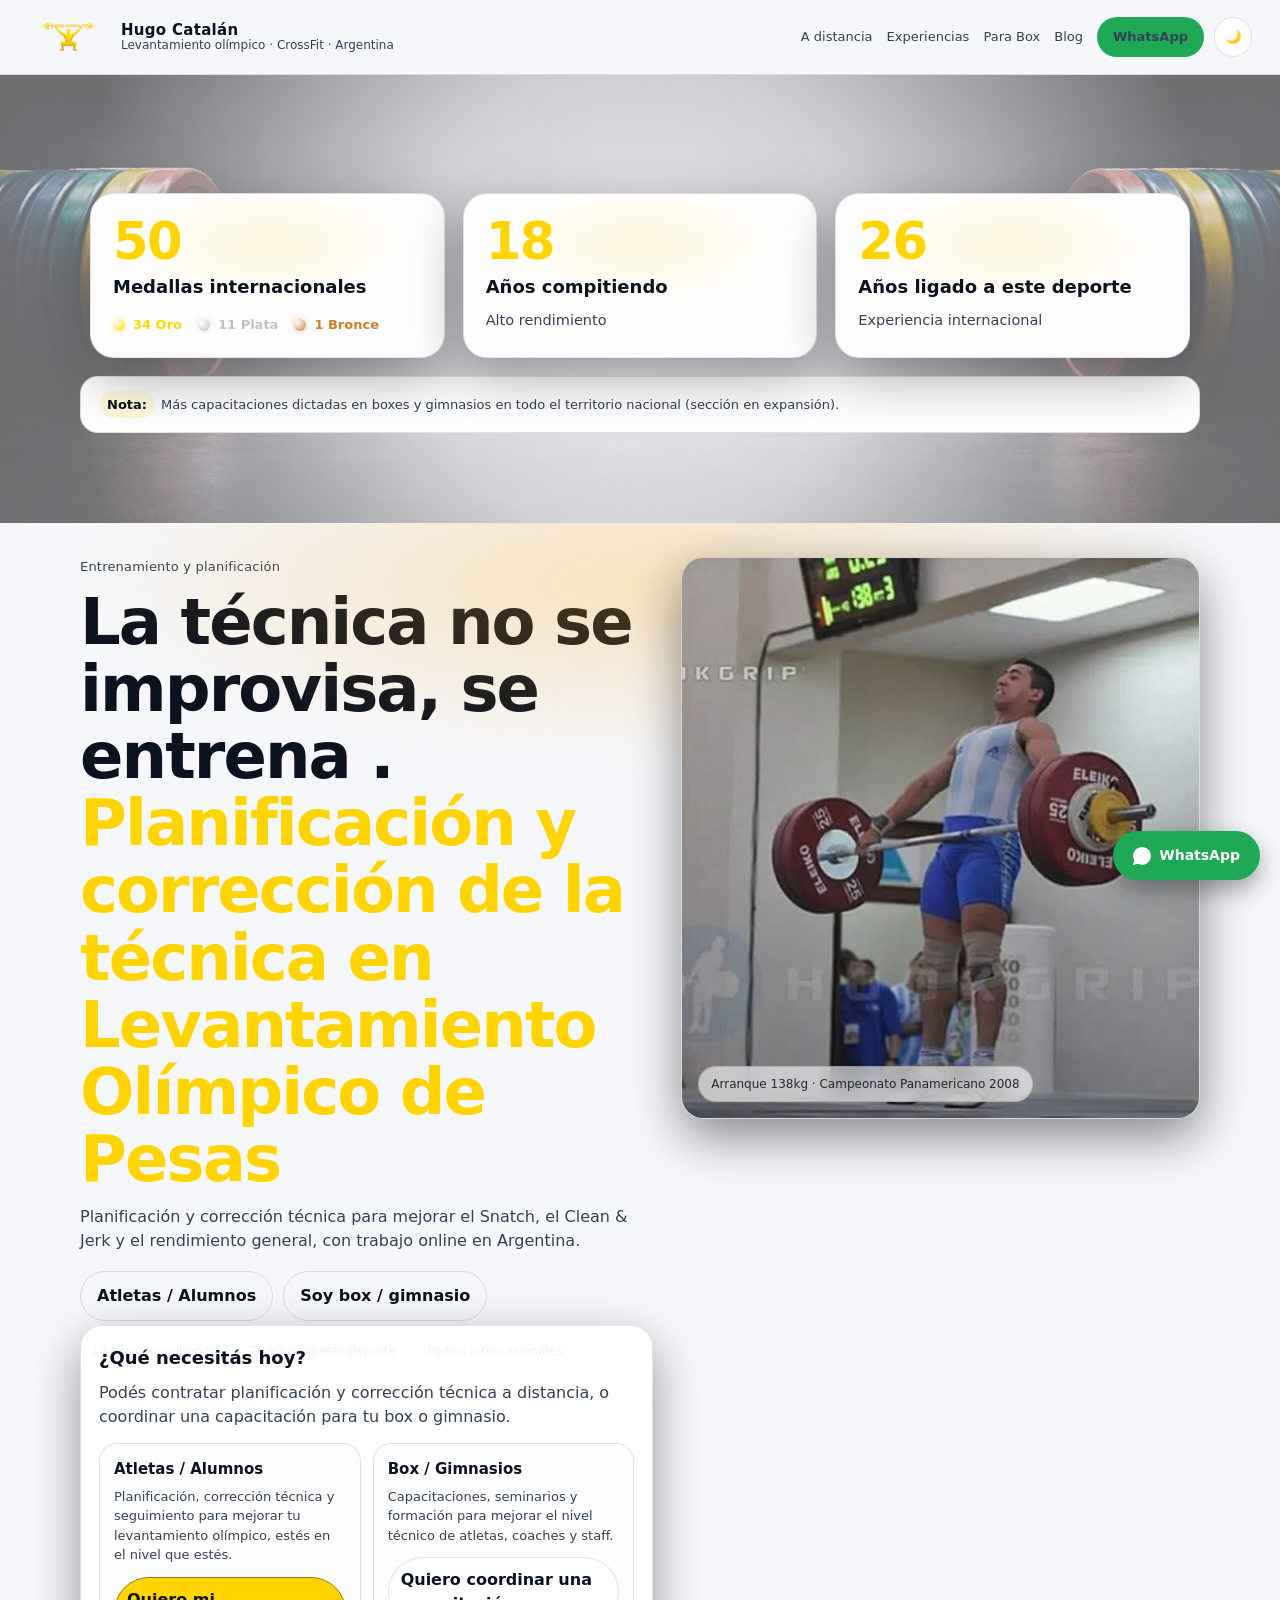
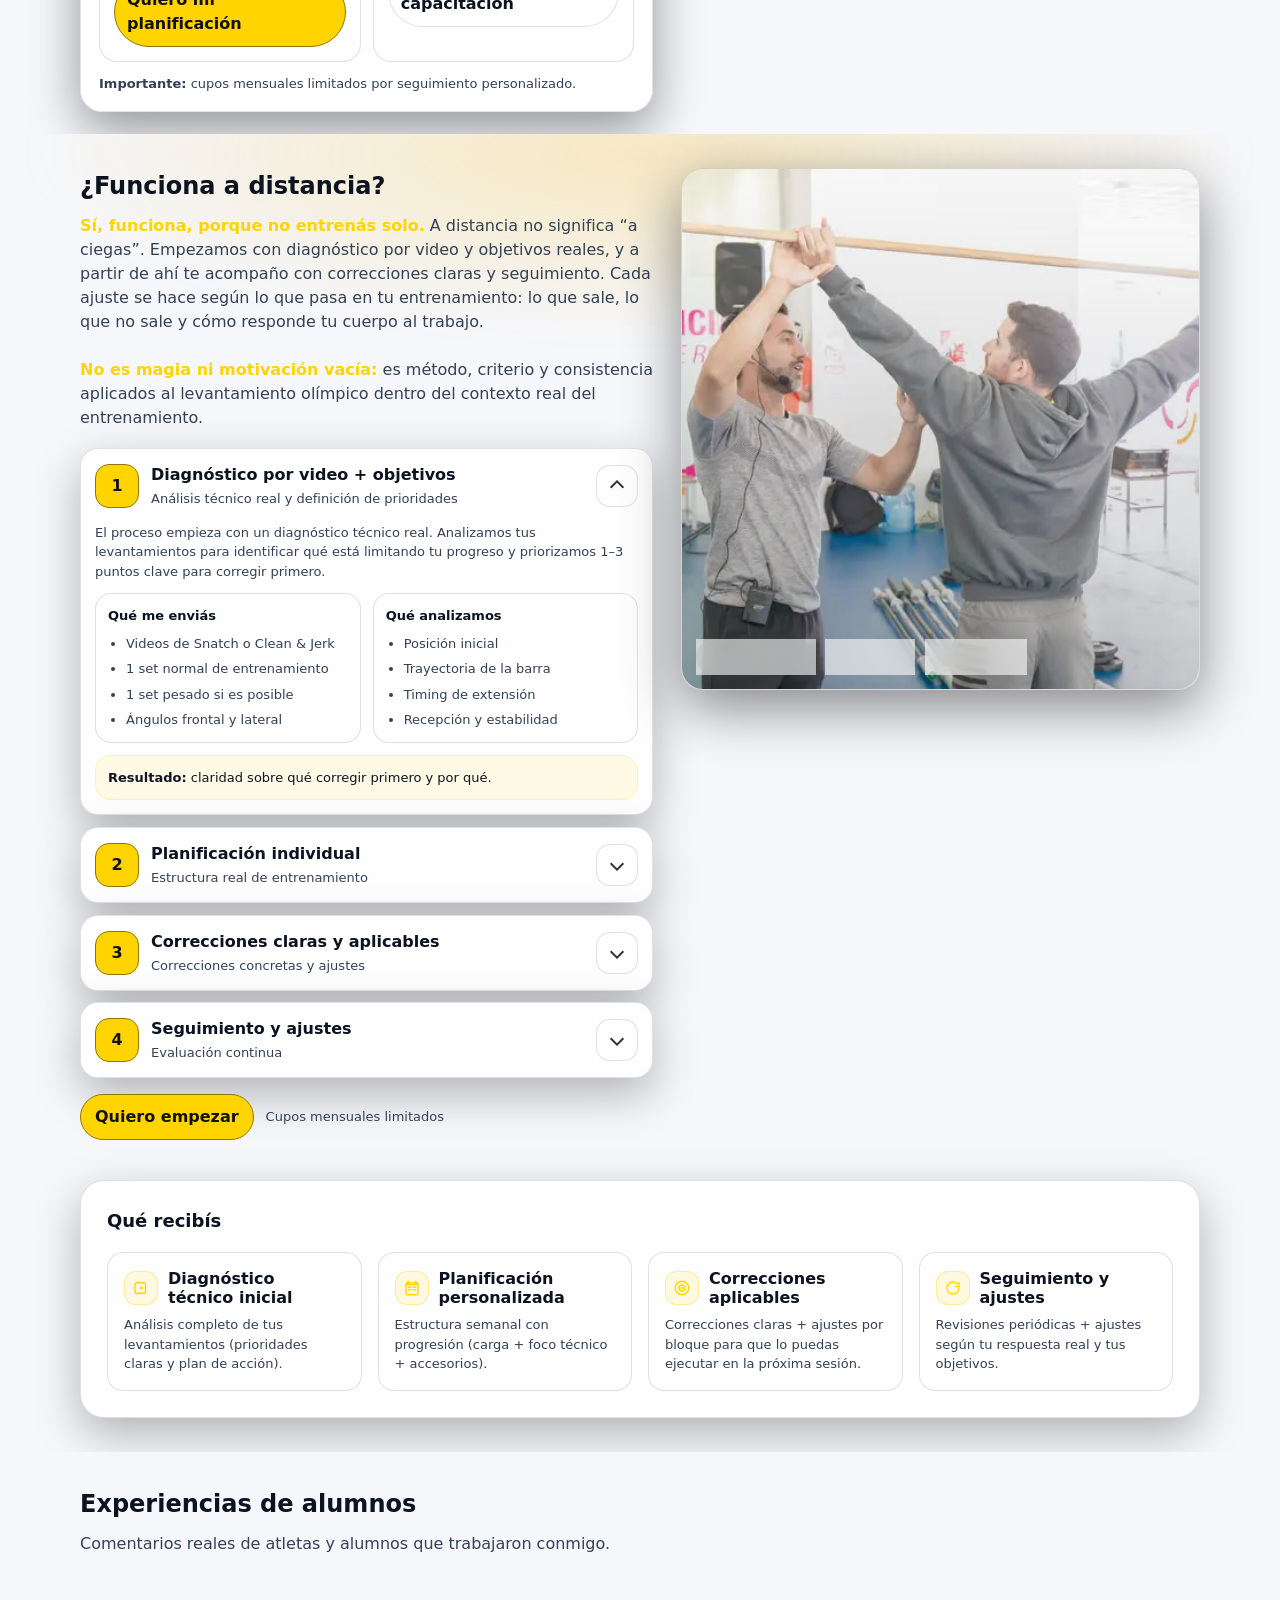
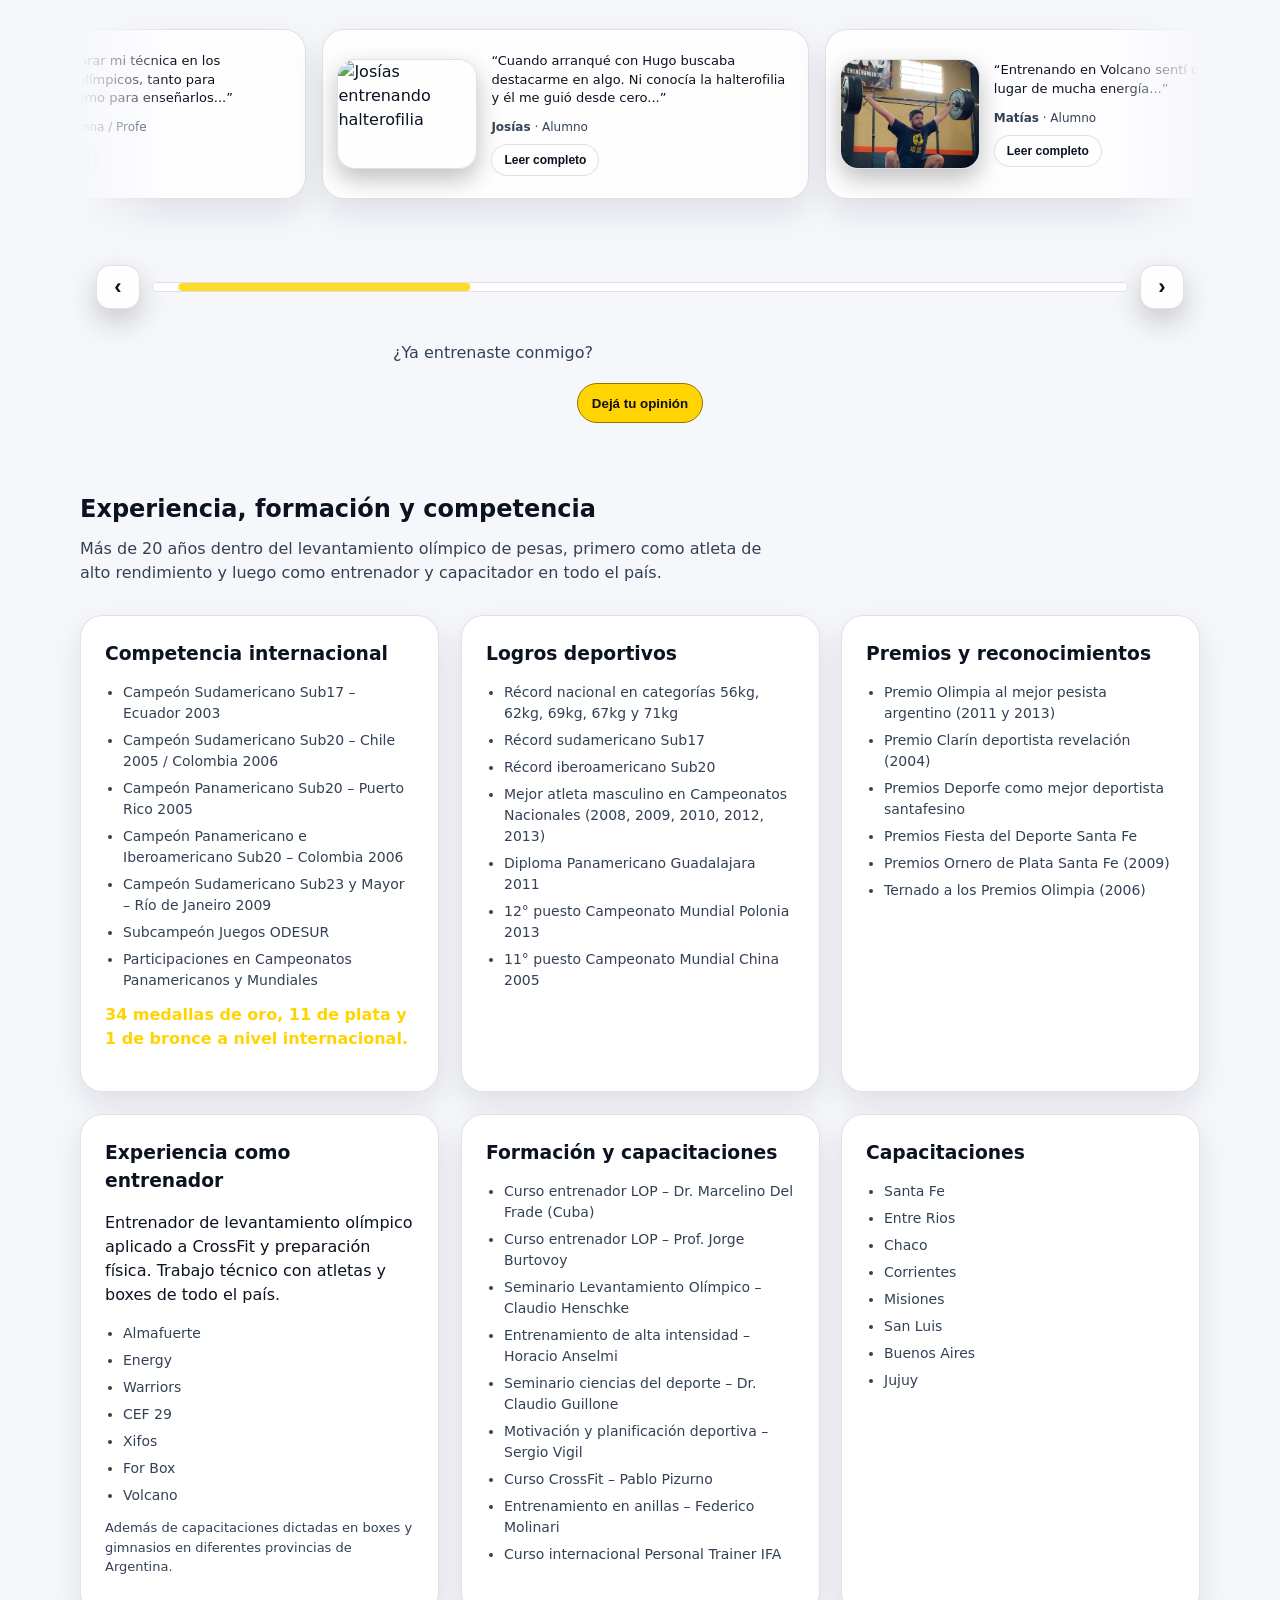
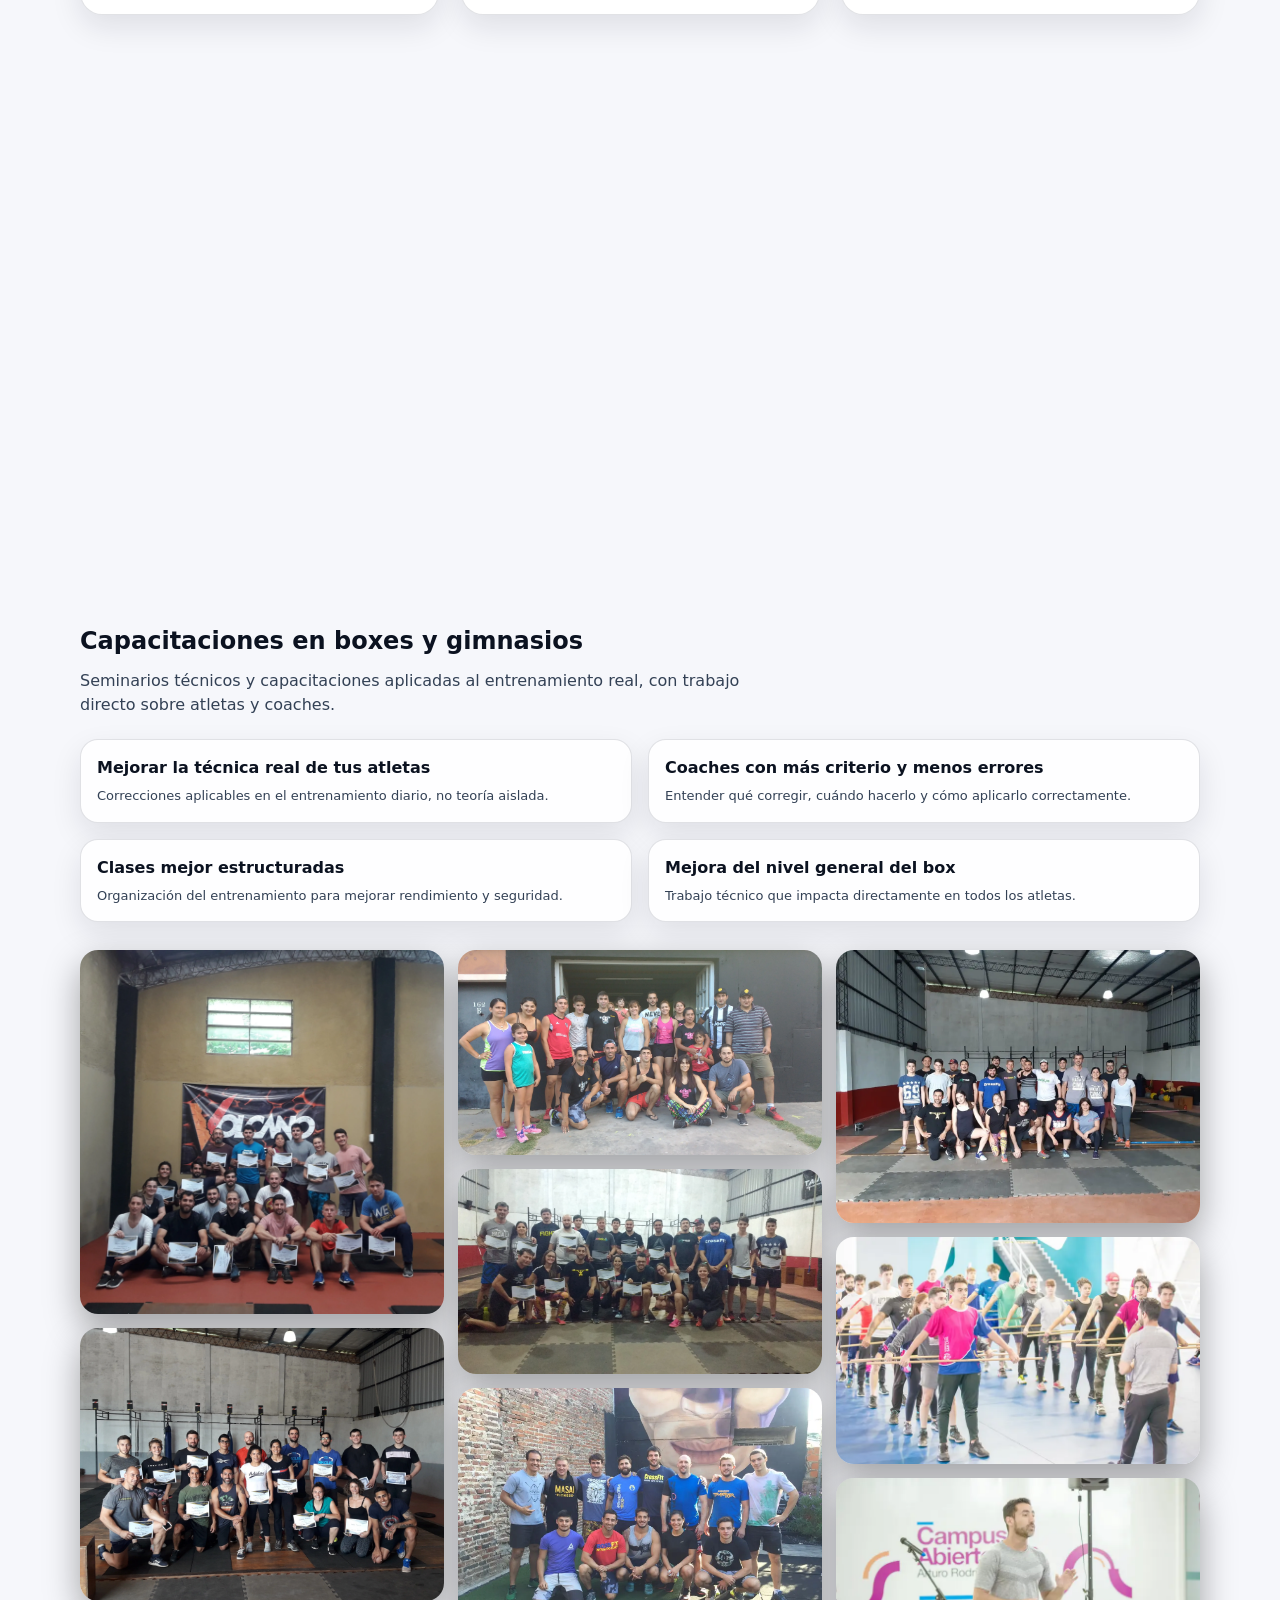
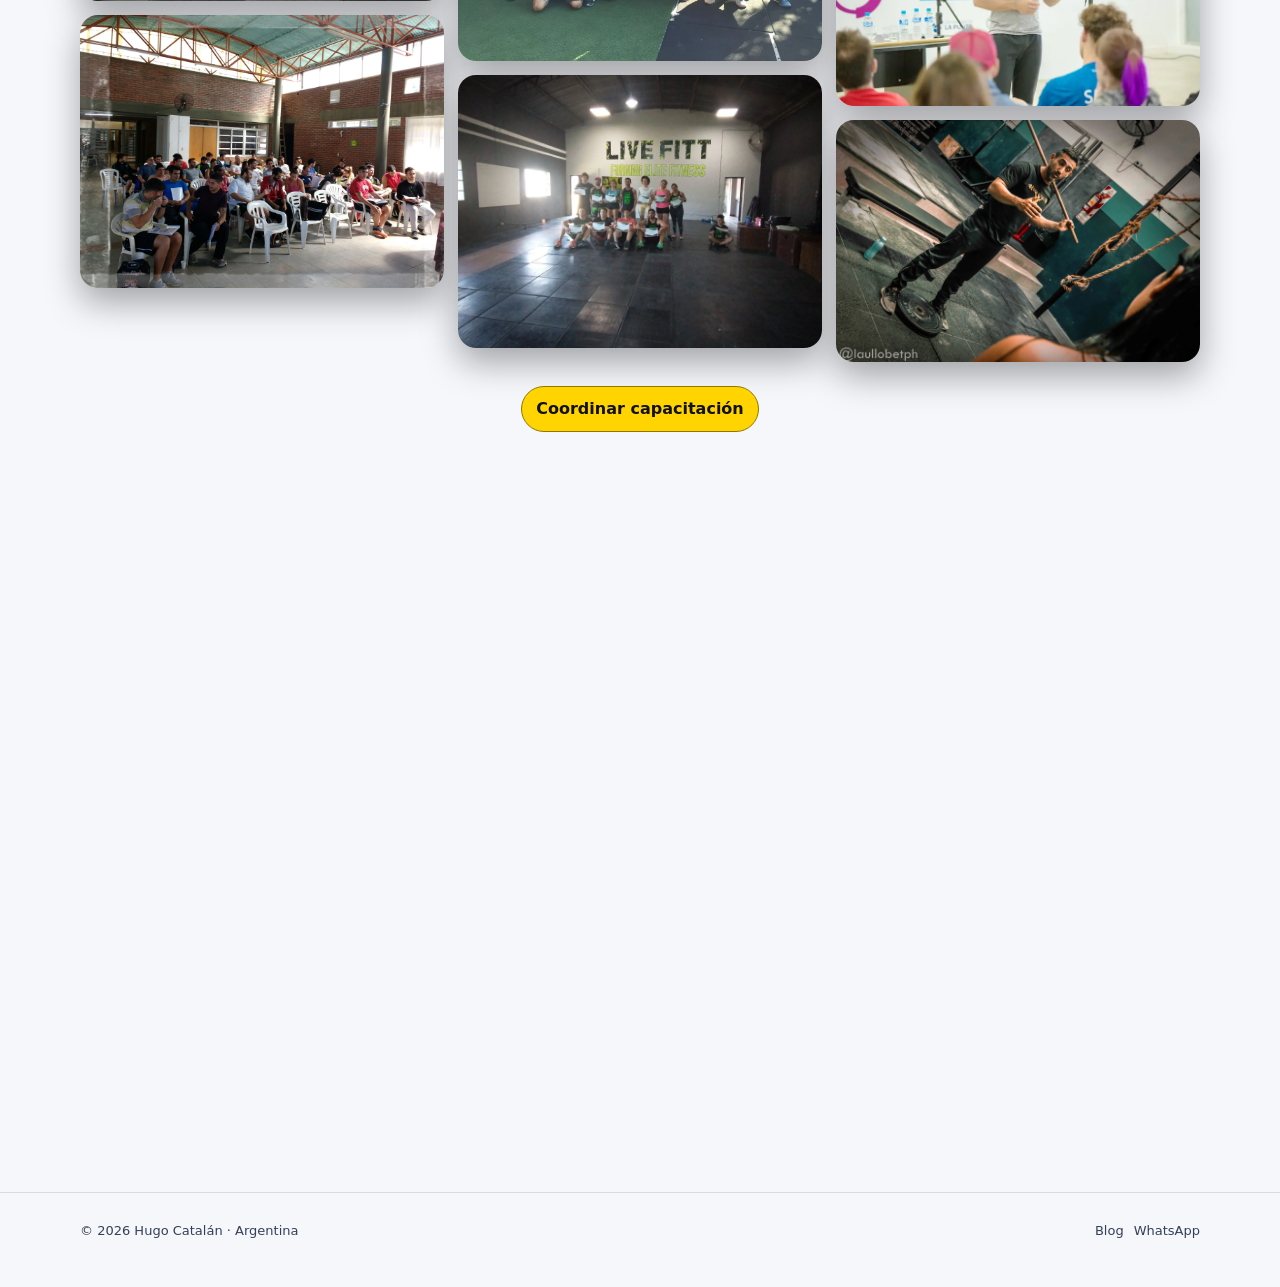
==== commit 4c906ca0: "Add files via upload" ====
--- a/index.html
+++ b/index.html
@@ -34,6 +34,15 @@
 
   <!-- CSS -->
   <link rel="stylesheet" href="assets/css/styles.css" />
+
+  <!-- Google tag (gtag.js) -->
+  <script async src="https://www.googletagmanager.com/gtag/js?id=G-6D6L5QTR25"></script>
+  <script>
+    window.dataLayer = window.dataLayer || [];
+    function gtag(){dataLayer.push(arguments);}
+    gtag('js', new Date());
+    gtag('config', 'G-6D6L5QTR25');
+  </script>
 </head>
 
 <body data-wa-phone="5493425661863">
@@ -562,12 +571,12 @@
 
             <div class="tcontent">
               <p class="ttext ttext-short">
-                “Con Hugo aprendí y senté las bases de mi entrenamiento de pesas desde muy chico...”
+                "Con Hugo aprendí y senté las bases de mi entrenamiento de pesas desde muy chico..."
               </p>
 
               <div class="ttext-full">
                 <p>
-                  “Con Hugo aprendí y senté las bases de mi entrenamiento de pesas. Arranqué a los 15/16 años sin nada de conocimiento de levantamiento de pesas. Como ex jugador de rugby, me dio el pie para las bases de mi estructura física. Aprendí absolutamente todo en muy poco tiempo. Entré durísimo, sin movilidad y hasta sin poder hacer una sentadilla profunda; salí pudiendo hacer arranques, cargadas, enviones y todo lo que esto conlleva. Es un gran profesional, con una trayectoria impresionante, súper recomendable siempre.”
+                  "Con Hugo aprendí y senté las bases de mi entrenamiento de pesas. Arranqué a los 15/16 años sin nada de conocimiento de levantamiento de pesas. Como ex jugador de rugby, me dio el pie para las bases de mi estructura física. Aprendí absolutamente todo en muy poco tiempo. Entré durísimo, sin movilidad y hasta sin poder hacer una sentadilla profunda; salí pudiendo hacer arranques, cargadas, enviones y todo lo que esto conlleva. Es un gran profesional, con una trayectoria impresionante, súper recomendable siempre."
                 </p>
               </div>
 
@@ -578,10 +587,34 @@
               <button class="tmore" type="button">Leer completo</button>
             </div>
           </article>
- 
-        </div>
-      </div>
-       <div class="carousel-ui">
+
+          <article class="tcard" tabindex="0">
+            <div class="timg">
+              <img src="./assets/img/cristian.jpeg" alt="Cristian Aquino entrenando levantamiento olímpico" />
+            </div>
+
+            <div class="tcontent">
+              <p class="ttext ttext-short">
+                "Pasé de ser un aficionado en Oly a un pesista. Mejoré técnicamente y subí marcas personales..."
+              </p>
+
+              <div class="ttext-full">
+                <p>
+                  "Pasé de ser un aficionado en Oly a un pesista. Buscaba mejorar técnicamente y subir marcas personales: de 100kg de arranque a 140kg, y de 140kg a 170kg de envión. Esa mejora técnica me llevó en 2021 a quedar subcampeón nacional del torneo federado con 33 años."
+                </p>
+              </div>
+
+              <div class="tmeta">
+                <strong>Cristian Aquino</strong> · Alumno
+              </div>
+
+              <button class="tmore" type="button">Leer completo</button>
+            </div>
+          </article>
+  
+        </div>
+      </div>
+       <div class="carousel-ui">
     <button class="car-btn" data-car="prev" type="button" aria-label="Anterior">‹</button>
 
     <div class="car-progress">
@@ -592,9 +625,41 @@
   
     </div>
   </div>
+
+  <div class="container" style="margin-top: 2rem; text-align: center;">
+    <p class="lead">¿Ya entrenaste conmigo?</p>
+    <button class="btn btn-primary" id="openOpinionModal">Dejá tu opinión</button>
+  </div>
 </section>
 
-
+<!-- Modal Opinión -->
+<div id="opinionModal" class="modal-overlay" style="display:none; position:fixed; top:0; left:0; width:100%; height:100%; background:rgba(0,0,0,0.8); z-index:9999; justify-content:center; align-items:center;">
+  <div style="background:#fff; max-width:500px; width:90%; max-height:90vh; overflow:auto; border-radius:8px; padding:20px; position:relative;">
+    <button id="closeModal" style="position:absolute; top:10px; right:15px; background:none; border:none; font-size:24px; cursor:pointer;">&times;</button>
+    <iframe
+      id="JotFormIFrame-260817237981061"
+      title="Opiniones sobre mis entrenamientos online y capacitaciones"
+      allowtransparency="true"
+      src="https://form.jotform.com/260817237981061"
+      frameborder="0"
+      style="width:100%;height:500px;border:none;"
+      scrolling="yes"
+    >
+    </iframe>
+  </div>
+</div>
+
+<script>
+document.getElementById('openOpinionModal').addEventListener('click', function() {
+  document.getElementById('opinionModal').style.display = 'flex';
+});
+document.getElementById('closeModal').addEventListener('click', function() {
+  document.getElementById('opinionModal').style.display = 'none';
+});
+document.getElementById('opinionModal').addEventListener('click', function(e) {
+  if (e.target === this) this.style.display = 'none';
+});
+</script>
 
     <!-- EXPERIENCIA -->
 <section class="section experience" id="experiencia">
